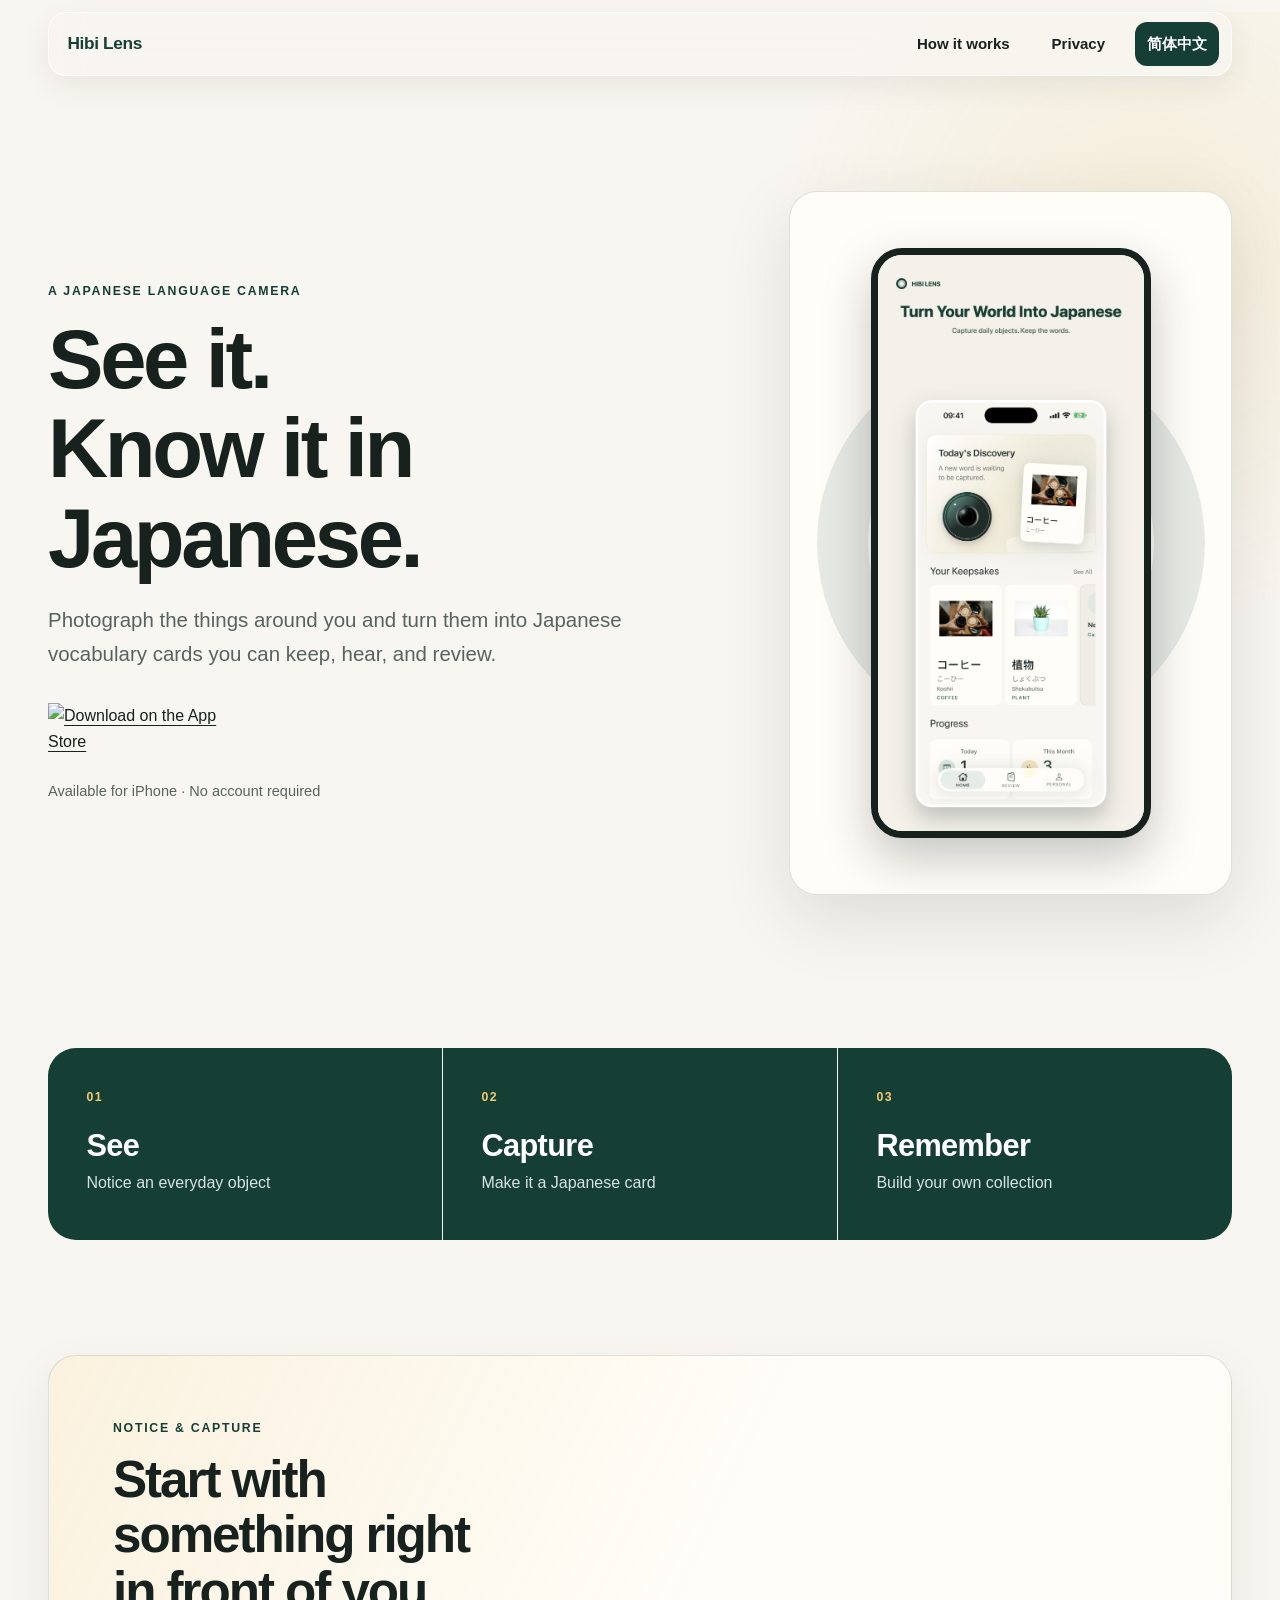
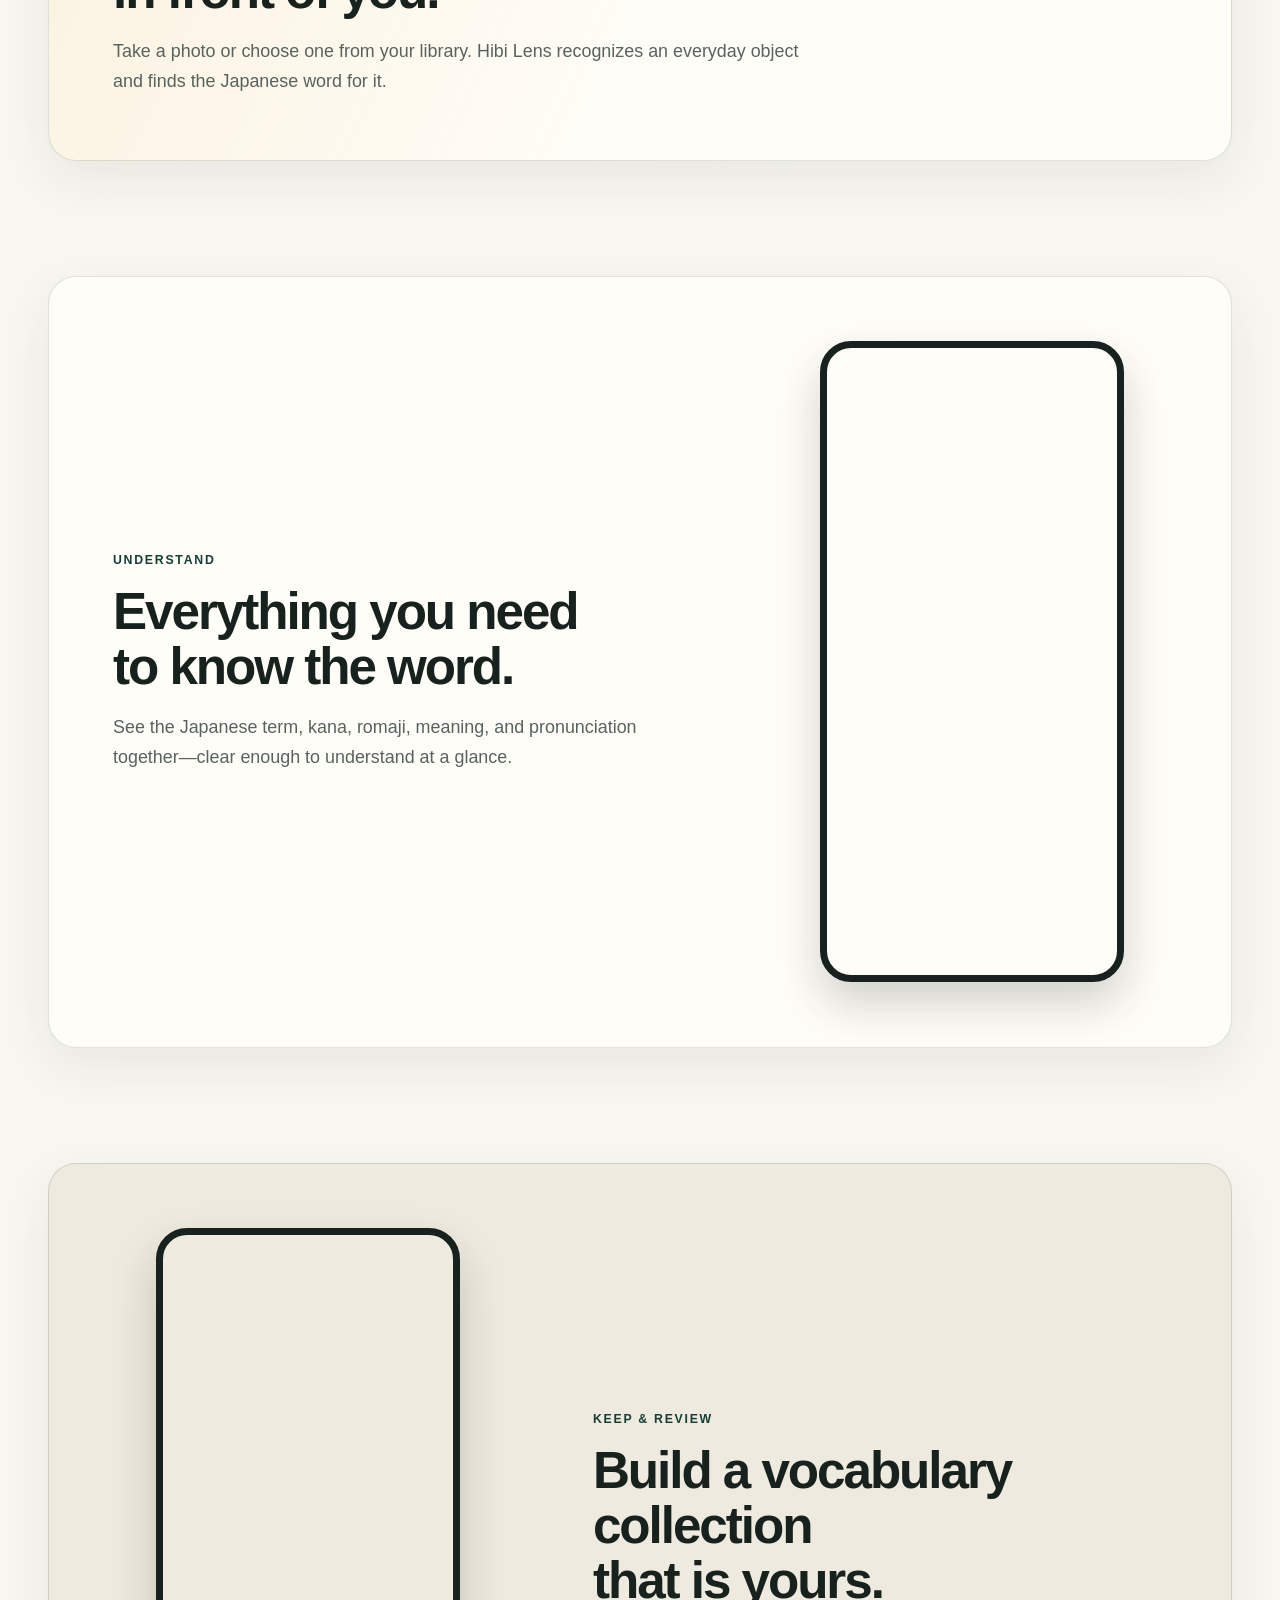
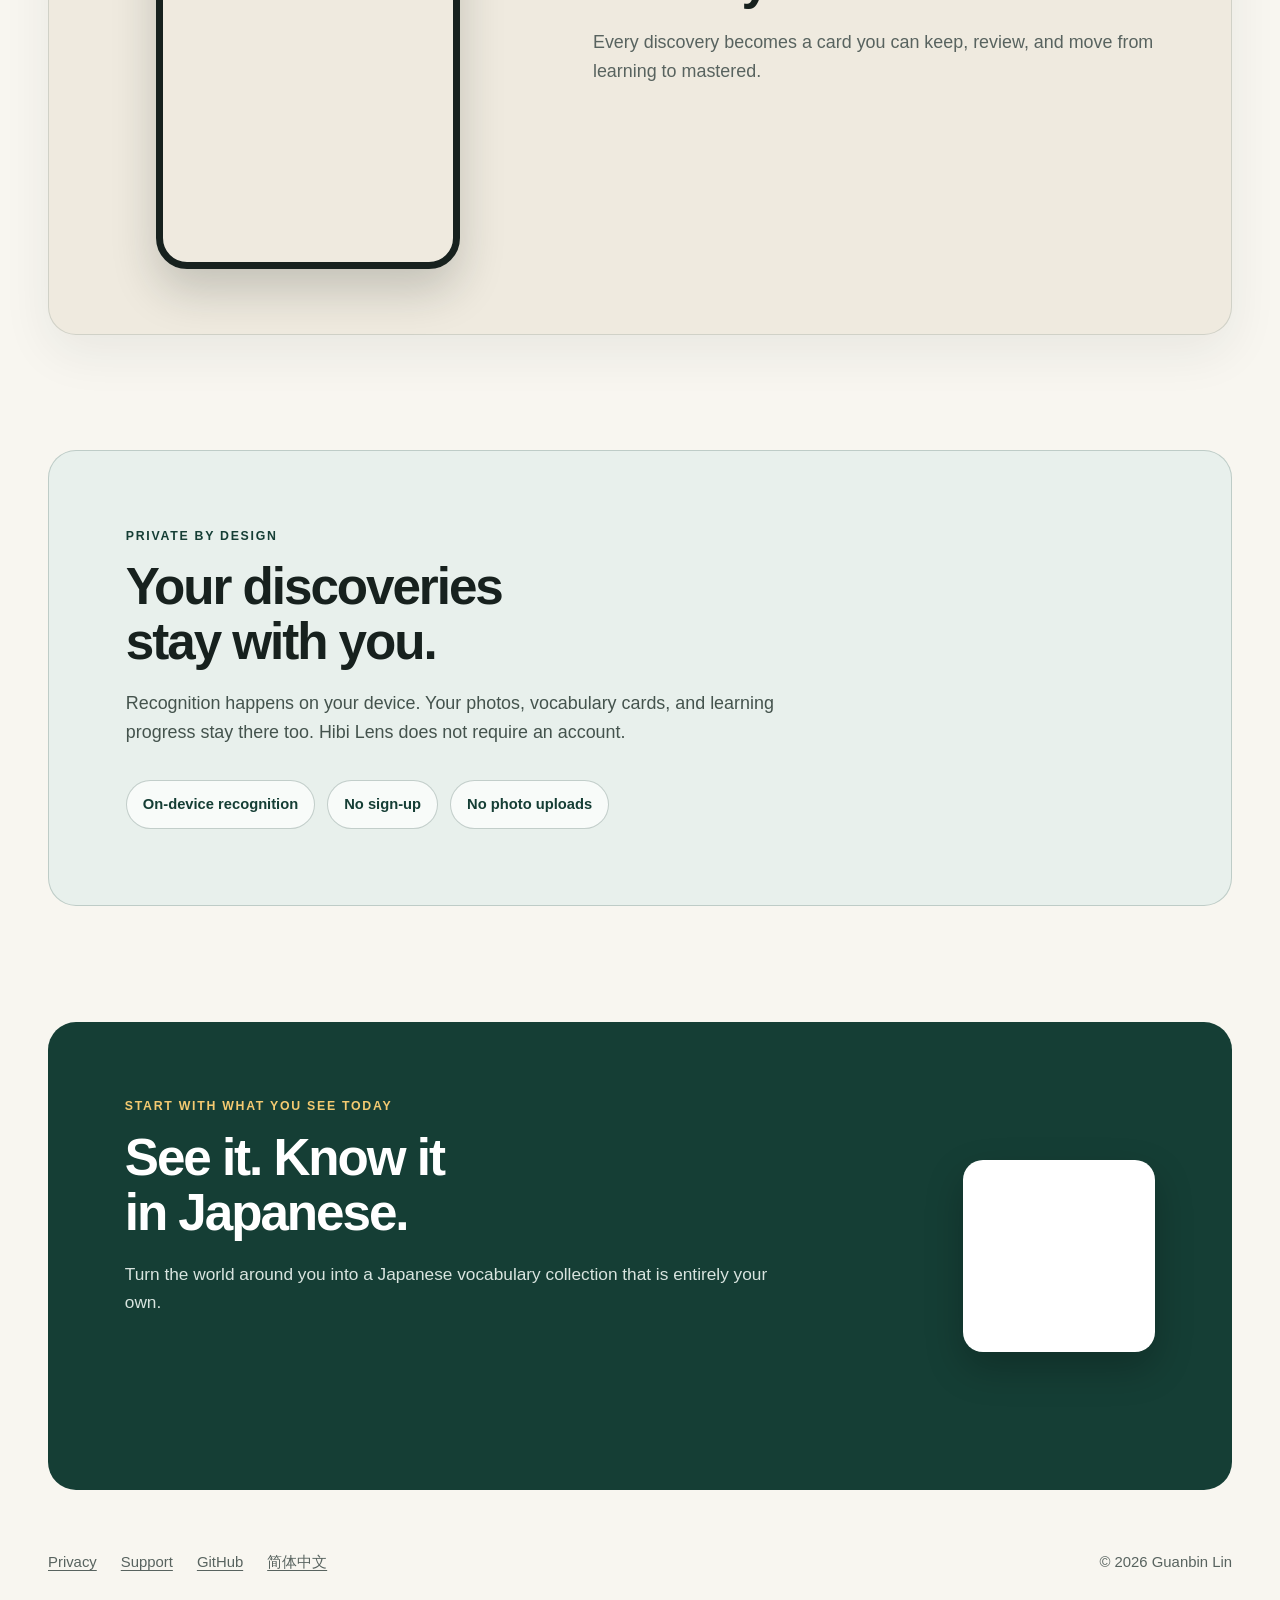
==== docs/index.html @ 6b5c736e "Add Hibi Lens product website" ====
<!doctype html>
<html lang="en">
<head>
  <meta charset="utf-8">
  <meta name="viewport" content="width=device-width, initial-scale=1">
  <title>Hibi Lens — See it. Know it in Japanese.</title>
  <meta name="description" content="Photograph everyday objects and turn them into Japanese vocabulary cards you can keep, hear, and review.">
  <link rel="canonical" href="https://kiethrios.github.io/HibiLens/">

  <meta property="og:title" content="Hibi Lens — See it. Know it in Japanese.">
  <meta property="og:description" content="Photograph everyday objects and turn them into Japanese vocabulary cards you can keep, hear, and review.">
  <meta property="og:url" content="https://kiethrios.github.io/HibiLens/">
  <meta property="og:type" content="website">
  <meta property="og:image" content="https://kiethrios.github.io/HibiLens/assets/social-card.png">
  <meta name="twitter:card" content="summary_large_image">
  <meta name="twitter:title" content="Hibi Lens — See it. Know it in Japanese.">
  <meta name="twitter:description" content="Photograph everyday objects and turn them into Japanese vocabulary cards you can keep, hear, and review.">
  <meta name="twitter:image" content="https://kiethrios.github.io/HibiLens/assets/social-card.png">
  <meta name="theme-color" content="#153E35">
  <meta name="apple-itunes-app" content="app-id=6792243095">

  <link rel="stylesheet" href="./assets/site.css">
</head>
<body>
  <a class="skip-link" href="#main-content" data-i18n="skip.content">Skip to content</a>

  <nav class="site-nav" aria-label="Primary navigation" data-i18n-aria-label="a11y.nav.primary">
    <a class="brand" href="./" aria-label="Hibi Lens home" data-i18n="brand.name" data-i18n-aria-label="a11y.brand.home">Hibi Lens</a>
    <div class="nav-links">
      <a href="#capture" data-i18n="nav.how">How it works</a>
      <a href="https://kiethrios.github.io/PrivacyPolicy/HibiLensPrivacyPolicy_en.html" data-i18n="nav.privacy" data-i18n-href="links.privacy">Privacy</a>
      <button id="language-toggle" type="button" aria-label="Switch to Simplified Chinese" data-language-toggle data-i18n="language.toggle" data-i18n-aria-label="language.toggleLabel">简体中文</button>
      <noscript>English page remains available without JavaScript.</noscript>
    </div>
  </nav>

  <main id="main-content">
    <section id="hero" class="hero" aria-labelledby="hero-title">
      <div class="hero-copy">
        <p class="eyebrow" data-i18n="hero.eyebrow">A Japanese language camera</p>
        <h1 id="hero-title" data-i18n="hero.title">See it. Know it in Japanese.</h1>
        <p class="lede" data-i18n="hero.body">Photograph the things around you and turn them into Japanese vocabulary cards you can keep, hear, and review.</p>
        <a class="app-store-link" href="https://apps.apple.com/us/app/hibi-lens/id6792243095?l=en-US" data-i18n-href="links.appStore">
          <img src="https://tools.applemediaservices.com/api/badges/download-on-the-app-store/black/en-us?size=250x83" alt="Download on the App Store" width="250" height="83" data-i18n-src="images.badge.src" data-i18n-alt="images.badge.alt">
        </a>
        <p class="availability" data-i18n="hero.meta">Available for iPhone · No account required</p>
      </div>
      <div class="hero-visual">
        <img src="./assets/screenshots/home.png" alt="Hibi Lens home screen showing captured Japanese vocabulary cards" width="1284" height="2778" data-i18n-src="images.home.src" data-i18n-alt="images.home.alt">
      </div>
      <ol class="learning-loop" aria-label="The Hibi Lens learning loop" data-i18n-aria-label="a11y.learningLoop">
        <li>
          <h2 data-i18n="loop.see.title">See</h2>
          <p data-i18n="loop.see.body">Notice an everyday object</p>
        </li>
        <li>
          <h2 data-i18n="loop.capture.title">Capture</h2>
          <p data-i18n="loop.capture.body">Make it a Japanese card</p>
        </li>
        <li>
          <h2 data-i18n="loop.remember.title">Remember</h2>
          <p data-i18n="loop.remember.body">Build your own collection</p>
        </li>
      </ol>
    </section>

    <section id="capture" class="feature" aria-labelledby="capture-title">
      <div class="feature-copy">
        <p class="eyebrow" data-i18n="capture.eyebrow">Notice &amp; Capture</p>
        <h2 id="capture-title" data-i18n="capture.title">Start with something right in front of you.</h2>
        <p data-i18n="capture.body">Take a photo or choose one from your library. Hibi Lens recognizes an everyday object and finds the Japanese word for it.</p>
      </div>
    </section>

    <section id="understand" class="feature" aria-labelledby="understand-title">
      <div class="feature-copy">
        <p class="eyebrow" data-i18n="understand.eyebrow">Understand</p>
        <h2 id="understand-title" data-i18n="understand.title">Everything you need to know the word.</h2>
        <p data-i18n="understand.body">See the Japanese term, kana, romaji, meaning, and pronunciation together—clear enough to understand at a glance.</p>
      </div>
      <img src="./assets/screenshots/word-detail.png" alt="Hibi Lens word detail with Japanese term, reading, meaning, and pronunciation" width="1284" height="2778" loading="lazy" data-i18n-src="images.detail.src" data-i18n-alt="images.detail.alt">
    </section>

    <section id="review" class="feature" aria-labelledby="review-title">
      <div class="feature-copy">
        <p class="eyebrow" data-i18n="review.eyebrow">Keep &amp; Review</p>
        <h2 id="review-title" data-i18n="review.title">Build a vocabulary collection that is yours.</h2>
        <p data-i18n="review.body">Every discovery becomes a card you can keep, review, and move from learning to mastered.</p>
      </div>
      <img src="./assets/screenshots/learning-gallery.png" alt="Hibi Lens vocabulary gallery organized by learning progress" width="1284" height="2778" loading="lazy" data-i18n-src="images.gallery.src" data-i18n-alt="images.gallery.alt">
    </section>

    <section id="privacy" class="privacy" aria-labelledby="privacy-title">
      <p class="eyebrow" data-i18n="privacy.eyebrow">Private by design</p>
      <h2 id="privacy-title" data-i18n="privacy.title">Your discoveries stay with you.</h2>
      <p data-i18n="privacy.body">Recognition happens on your device. Your photos, vocabulary cards, and learning progress stay there too. Hibi Lens does not require an account.</p>
      <ul class="privacy-chips">
        <li data-i18n="privacy.chip.onDevice">On-device recognition</li>
        <li data-i18n="privacy.chip.noAccount">No sign-up</li>
        <li data-i18n="privacy.chip.noUploads">No photo uploads</li>
      </ul>
    </section>

    <section id="download" class="download" aria-labelledby="download-title">
      <div class="download-copy">
        <p class="eyebrow" data-i18n="download.eyebrow">Start with what you see today</p>
        <h2 id="download-title" data-i18n="download.title">See it. Know it in Japanese.</h2>
        <p data-i18n="download.body">Turn the world around you into a Japanese vocabulary collection that is entirely your own.</p>
        <a class="app-store-link" href="https://apps.apple.com/us/app/hibi-lens/id6792243095?l=en-US" data-i18n-href="links.appStore">
          <img src="https://tools.applemediaservices.com/api/badges/download-on-the-app-store/black/en-us?size=250x83" alt="Download on the App Store" width="250" height="83" loading="lazy" data-i18n-src="images.badge.src" data-i18n-alt="images.badge.alt">
        </a>
      </div>
      <img class="app-store-qr" src="./assets/app-store-qr-en.png" alt="QR code to download Hibi Lens from the App Store" width="512" height="512" loading="lazy" data-i18n-src="images.qr.src" data-i18n-alt="images.qr.alt">
    </section>
  </main>

  <footer>
    <a href="https://kiethrios.github.io/PrivacyPolicy/HibiLensPrivacyPolicy_en.html" data-i18n="footer.privacy" data-i18n-href="links.privacy">Privacy</a>
    <a href="https://kiethrios.github.io/PrivacyPolicy/HibiLensSupport_en.html" data-i18n="footer.support" data-i18n-href="links.support">Support</a>
    <a href="https://github.com/kiethrios/HibiLens">GitHub</a>
    <button type="button" aria-label="Switch to Simplified Chinese" data-language-toggle data-i18n="language.toggle" data-i18n-aria-label="language.toggleLabel">简体中文</button>
    <p>© 2026 Guanbin Lin</p>
  </footer>

  <script id="locale-data" type="application/json">
  {
    "en": {
      "brand.name": "Hibi Lens",
      "language.toggle": "简体中文",
      "language.toggleLabel": "Switch to Simplified Chinese",
      "skip.content": "Skip to content",
      "a11y.nav.primary": "Primary navigation",
      "a11y.brand.home": "Hibi Lens home",
      "a11y.learningLoop": "The Hibi Lens learning loop",
      "nav.how": "How it works",
      "nav.privacy": "Privacy",
      "hero.eyebrow": "A Japanese language camera",
      "hero.title": "See it. Know it in Japanese.",
      "hero.body": "Photograph the things around you and turn them into Japanese vocabulary cards you can keep, hear, and review.",
      "hero.meta": "Available for iPhone · No account required",
      "loop.see.title": "See",
      "loop.see.body": "Notice an everyday object",
      "loop.capture.title": "Capture",
      "loop.capture.body": "Make it a Japanese card",
      "loop.remember.title": "Remember",
      "loop.remember.body": "Build your own collection",
      "capture.eyebrow": "Notice & Capture",
      "capture.title": "Start with something right in front of you.",
      "capture.body": "Take a photo or choose one from your library. Hibi Lens recognizes an everyday object and finds the Japanese word for it.",
      "understand.eyebrow": "Understand",
      "understand.title": "Everything you need to know the word.",
      "understand.body": "See the Japanese term, kana, romaji, meaning, and pronunciation together—clear enough to understand at a glance.",
      "review.eyebrow": "Keep & Review",
      "review.title": "Build a vocabulary collection that is yours.",
      "review.body": "Every discovery becomes a card you can keep, review, and move from learning to mastered.",
      "privacy.eyebrow": "Private by design",
      "privacy.title": "Your discoveries stay with you.",
      "privacy.body": "Recognition happens on your device. Your photos, vocabulary cards, and learning progress stay there too. Hibi Lens does not require an account.",
      "privacy.chip.onDevice": "On-device recognition",
      "privacy.chip.noAccount": "No sign-up",
      "privacy.chip.noUploads": "No photo uploads",
      "download.eyebrow": "Start with what you see today",
      "download.title": "See it. Know it in Japanese.",
      "download.body": "Turn the world around you into a Japanese vocabulary collection that is entirely your own.",
      "footer.privacy": "Privacy",
      "footer.support": "Support",
      "footer.github": "GitHub",
      "footer.copyright": "© 2026 Guanbin Lin",
      "links.appStore": "https://apps.apple.com/us/app/hibi-lens/id6792243095?l=en-US",
      "links.privacy": "https://kiethrios.github.io/PrivacyPolicy/HibiLensPrivacyPolicy_en.html",
      "links.support": "https://kiethrios.github.io/PrivacyPolicy/HibiLensSupport_en.html",
      "images.home.src": "./assets/screenshots/home.png",
      "images.home.alt": "Hibi Lens home screen showing captured Japanese vocabulary cards",
      "images.detail.src": "./assets/screenshots/word-detail.png",
      "images.detail.alt": "Hibi Lens word detail with Japanese term, reading, meaning, and pronunciation",
      "images.gallery.src": "./assets/screenshots/learning-gallery.png",
      "images.gallery.alt": "Hibi Lens vocabulary gallery organized by learning progress",
      "images.qr.src": "./assets/app-store-qr-en.png",
      "images.qr.alt": "QR code to download Hibi Lens from the App Store",
      "images.badge.src": "https://tools.applemediaservices.com/api/badges/download-on-the-app-store/black/en-us?size=250x83",
      "images.badge.alt": "Download on the App Store"
    },
    "zh-Hans": {
      "brand.name": "日摄 · Hibi Lens",
      "language.toggle": "English",
      "language.toggleLabel": "切换到英语",
      "skip.content": "跳到主要内容",
      "a11y.nav.primary": "主要导航",
      "a11y.brand.home": "日摄 · Hibi Lens 首页",
      "a11y.learningLoop": "日摄的学习循环",
      "nav.how": "使用方式",
      "nav.privacy": "隐私",
      "hero.eyebrow": "一台日语语言相机",
      "hero.title": "看见它，也知道它的日语。",
      "hero.body": "拍下身边的东西，把它们变成可以收藏、聆听和复习的日语词卡。",
      "hero.meta": "iPhone 可用 · 无需账号",
      "loop.see.title": "看见",
      "loop.see.body": "留意一个日常物品",
      "loop.capture.title": "拍下",
      "loop.capture.body": "把它变成日语词卡",
      "loop.remember.title": "记住",
      "loop.remember.body": "建立自己的词库",
      "capture.eyebrow": "看见并拍下",
      "capture.title": "从眼前的东西开始。",
      "capture.body": "拍一张照片，或从相册中选择一张。日摄会识别日常物品，并找到它对应的日语词。",
      "understand.eyebrow": "看懂",
      "understand.title": "认识这个词需要的内容，都在这里。",
      "understand.body": "日语词、假名、罗马字、含义和发音集中呈现，一眼就能看懂。",
      "review.eyebrow": "收藏并复习",
      "review.title": "建立真正属于你的日语词库。",
      "review.body": "每一次发现都会成为一张可以收藏、复习，并从学习中移到已掌握的词卡。",
      "privacy.eyebrow": "隐私，从设计开始",
      "privacy.title": "你的发现，留在你的设备上。",
      "privacy.body": "识别在设备上完成。照片、词卡和学习进度也保存在设备上。日摄不需要账号。",
      "privacy.chip.onDevice": "设备端识别",
      "privacy.chip.noAccount": "无需注册",
      "privacy.chip.noUploads": "照片不上传",
      "download.eyebrow": "从今天看见的东西开始",
      "download.title": "看见它，也知道它的日语。",
      "download.body": "把身边的世界，变成真正属于你的日语词库。",
      "footer.privacy": "隐私政策",
      "footer.support": "支持",
      "footer.github": "GitHub",
      "footer.copyright": "© 2026 Guanbin Lin",
      "links.appStore": "https://apps.apple.com/us/app/%E6%97%A5%E6%91%84/id6792243095?l=zh-Hans-CN",
      "links.privacy": "https://kiethrios.github.io/PrivacyPolicy/HibiLensPrivacyPolicy_zh-Hans.html",
      "links.support": "https://kiethrios.github.io/PrivacyPolicy/HibiLensSupport_zh-Hans.html",
      "images.home.src": "./assets/screenshots/zh-CN/home.png",
      "images.home.alt": "日摄首页，展示已拍摄的日语词卡",
      "images.detail.src": "./assets/screenshots/zh-CN/word-detail.png",
      "images.detail.alt": "日摄词语详情页，展示日语词、读音、含义和发音",
      "images.gallery.src": "./assets/screenshots/zh-CN/learning-gallery.png",
      "images.gallery.alt": "日摄词卡库，按学习进度整理",
      "images.qr.src": "./assets/app-store-qr-zh.png",
      "images.qr.alt": "用于在 App Store 下载日摄的二维码",
      "images.badge.src": "https://tools.applemediaservices.com/api/badges/download-on-the-app-store/black/zh-cn?size=250x83",
      "images.badge.alt": "在 App Store 下载"
    }
  }
  </script>
  <script src="./assets/site.js" defer></script>
</body>
</html>
---- docs/assets/site.css ----
:root {
  color-scheme: light;
  --gallery: #f8f6f0;
  --card: #fffdf8;
  --lens: #153e35;
  --amber: #b47400;
  --ink: #17211e;
  --muted: #58635f;
  --surface: #efeadf;
  --border: rgba(21, 62, 53, 0.14);
  --shadow: 0 24px 70px rgba(26, 45, 39, 0.12);
  --gutter: clamp(1.25rem, 4vw, 3rem);
  --section-space: clamp(4.5rem, 9vw, 8.5rem);
}

*,
*::before,
*::after {
  box-sizing: border-box;
}

html {
  background: var(--gallery);
}

body {
  min-width: 0;
  margin: 0;
  overflow-x: hidden;
  background:
    radial-gradient(circle at 90% 5%, rgba(227, 179, 76, 0.14), transparent 23rem),
    var(--gallery);
  color: var(--ink);
  font-family: -apple-system, BlinkMacSystemFont, "SF Pro Display", "Hiragino Sans", "Yu Gothic", sans-serif;
  font-size: 1rem;
  line-height: 1.65;
  text-rendering: optimizeLegibility;
  -webkit-font-smoothing: antialiased;
}

img {
  display: block;
  max-width: 100%;
  height: auto;
}

img[loading="lazy"] {
  content-visibility: auto;
  contain-intrinsic-size: 1284px 2778px;
}

a {
  color: inherit;
  text-underline-offset: 0.22em;
}

a:hover {
  color: var(--lens);
}

.skip-link:hover {
  color: var(--gallery);
}

button,
a {
  -webkit-tap-highlight-color: transparent;
}

button {
  min-height: 44px;
  border: 0;
  font: inherit;
  cursor: pointer;
}

:focus-visible {
  outline: 3px solid var(--amber);
  outline-offset: 4px;
  border-radius: 4px;
}

.skip-link {
  position: fixed;
  top: 0.75rem;
  left: 0.75rem;
  z-index: 100;
  min-height: 44px;
  padding: 0.55rem 0.9rem;
  overflow: hidden;
  background: var(--lens);
  color: #fff;
  clip-path: inset(50%);
  white-space: nowrap;
}

.skip-link:focus-visible {
  clip-path: none;
}

.site-nav {
  position: sticky;
  top: 0.75rem;
  z-index: 20;
  display: flex;
  align-items: center;
  justify-content: space-between;
  width: calc(100% - (2 * var(--gutter)));
  max-width: 1200px;
  min-height: 64px;
  margin: 0.75rem auto 0;
  padding: 0.55rem 0.75rem 0.55rem 1.15rem;
  border: 1px solid rgba(255, 255, 255, 0.7);
  border-radius: 18px;
  background: rgba(248, 246, 240, 0.9);
  box-shadow: 0 10px 30px rgba(26, 45, 39, 0.08);
  -webkit-backdrop-filter: blur(16px);
  backdrop-filter: blur(16px);
}

.brand {
  min-height: 44px;
  padding: 0.45rem 0;
  color: var(--lens);
  font-size: 1.08rem;
  font-weight: 760;
  letter-spacing: -0.02em;
  text-decoration: none;
}

.nav-links {
  display: flex;
  align-items: center;
  gap: clamp(0.25rem, 1.4vw, 1.25rem);
}

.nav-links a,
.nav-links button {
  display: inline-flex;
  align-items: center;
  min-height: 44px;
  padding: 0.5rem 0.75rem;
  border-radius: 12px;
  color: var(--ink);
  font-size: 0.94rem;
  font-weight: 650;
  text-decoration: none;
}

.nav-links button {
  background: var(--lens);
  color: #fff;
}

main,
footer {
  width: calc(100% - (2 * var(--gutter)));
  max-width: 1200px;
  margin-inline: auto;
}

section {
  scroll-margin-top: 7rem;
}

h1,
h2,
p {
  margin-top: 0;
}

h1,
h2 {
  margin-bottom: 1.2rem;
  color: var(--ink);
  font-weight: 760;
  letter-spacing: -0.04em;
  line-height: 1.08;
  text-wrap: balance;
}

h1 {
  max-width: 11ch;
  font-size: clamp(3.1rem, 6.5vw, 6.2rem);
}

h2 {
  max-width: 18ch;
  font-size: clamp(2.15rem, 4vw, 4.1rem);
}

p {
  max-width: 70ch;
}

.eyebrow {
  margin-bottom: 0.9rem;
  color: var(--lens);
  font-size: 0.77rem;
  font-weight: 800;
  letter-spacing: 0.14em;
  line-height: 1.4;
  text-transform: uppercase;
}

.hero {
  display: grid;
  grid-template-columns: minmax(0, 1.08fr) minmax(18rem, 0.72fr);
  gap: clamp(2rem, 6vw, 6rem);
  align-items: center;
  padding-top: clamp(4rem, 9vw, 8rem);
}

.hero-copy {
  position: relative;
  z-index: 2;
}

.lede {
  max-width: 37rem;
  margin-bottom: 2rem;
  color: var(--muted);
  font-size: clamp(1.12rem, 1.6vw, 1.35rem);
}

.app-store-link {
  display: inline-flex;
  align-items: center;
  justify-content: center;
  min-height: 54px;
  border-radius: 12px;
}

.app-store-link img {
  width: 190px;
}

.availability {
  margin: 0.8rem 0 0;
  color: var(--muted);
  font-size: 0.91rem;
}

.hero-visual {
  position: relative;
  display: grid;
  min-height: 38rem;
  place-items: center;
  overflow: hidden;
  border: 1px solid var(--border);
  border-radius: 28px;
  background: var(--card);
  box-shadow: var(--shadow);
  isolation: isolate;
}

.hero-visual::before,
.hero-visual::after {
  position: absolute;
  z-index: -1;
  width: min(34rem, 88%);
  aspect-ratio: 1;
  border: clamp(1.6rem, 4vw, 3.8rem) solid rgba(21, 62, 53, 0.1);
  border-radius: 50%;
  content: "";
}

.hero-visual::after {
  width: min(22rem, 62%);
  border-width: clamp(1rem, 2vw, 2rem);
  border-color: rgba(227, 179, 76, 0.25);
}

.hero-visual img {
  width: min(17.5rem, 64%);
  margin-block: 3.5rem;
  border: 7px solid var(--ink);
  border-radius: 31px;
  box-shadow: 0 20px 48px rgba(23, 33, 30, 0.25);
}

.learning-loop {
  grid-column: 1 / -1;
  display: grid;
  grid-template-columns: repeat(3, 1fr);
  gap: 1px;
  margin: clamp(2.5rem, 6vw, 5rem) 0 0;
  padding: 0;
  overflow: hidden;
  border-radius: 28px;
  background: rgba(255, 255, 255, 0.16);
  color: #fff;
  counter-reset: learning-step;
  list-style: none;
}

.learning-loop li {
  min-height: 12rem;
  padding: clamp(1.6rem, 3vw, 2.5rem);
  background: var(--lens);
  counter-increment: learning-step;
}

.learning-loop li::before {
  display: block;
  margin-bottom: 1.4rem;
  color: #f4ca71;
  font-size: 0.77rem;
  font-weight: 800;
  letter-spacing: 0.13em;
  content: "0" counter(learning-step);
}

.learning-loop h2 {
  margin-bottom: 0.45rem;
  color: #fff;
  font-size: clamp(1.6rem, 2.4vw, 2.25rem);
  letter-spacing: -0.02em;
}

.learning-loop p {
  margin: 0;
  color: #d8e4df;
}

.feature,
.privacy,
.download {
  margin-top: var(--section-space);
}

.feature {
  display: grid;
  grid-template-columns: minmax(0, 1fr) minmax(17rem, 0.68fr);
  gap: clamp(2rem, 7vw, 7rem);
  align-items: center;
  min-height: 32rem;
  padding: clamp(2rem, 5vw, 4.5rem);
  border: 1px solid var(--border);
  border-radius: 28px;
  background: var(--card);
  box-shadow: 0 18px 50px rgba(26, 45, 39, 0.07);
}

.feature-copy > p:last-child {
  margin-bottom: 0;
  color: var(--muted);
  font-size: clamp(1.05rem, 1.4vw, 1.18rem);
}

#capture {
  display: block;
  min-height: 0;
  background:
    linear-gradient(115deg, rgba(227, 179, 76, 0.15), transparent 55%),
    var(--card);
}

#capture .feature-copy {
  max-width: 51rem;
}

#capture h2 {
  max-width: 16ch;
}

#understand > img,
#review > img {
  width: min(100%, 19rem);
  justify-self: center;
  border: 7px solid var(--ink);
  border-radius: 31px;
  box-shadow: 0 22px 46px rgba(23, 33, 30, 0.2);
}

#review {
  grid-template-columns: minmax(17rem, 0.68fr) minmax(0, 1fr);
  background: var(--surface);
}

#review .feature-copy {
  grid-column: 2;
  grid-row: 1;
}

#review > img {
  grid-column: 1;
  grid-row: 1;
}

.privacy {
  padding: clamp(2.25rem, 6vw, 5rem);
  border: 1px solid rgba(21, 62, 53, 0.2);
  border-radius: 28px;
  background: #e8f0ec;
}

.privacy h2 {
  max-width: 17ch;
}

.privacy > p:not(.eyebrow) {
  color: #44534d;
  font-size: clamp(1.05rem, 1.4vw, 1.18rem);
}

.privacy-chips {
  display: flex;
  flex-wrap: wrap;
  gap: 0.75rem;
  margin: 2rem 0 0;
  padding: 0;
  list-style: none;
}

.privacy-chips li {
  padding: 0.7rem 1rem;
  border: 1px solid rgba(21, 62, 53, 0.24);
  border-radius: 999px;
  background: rgba(255, 255, 255, 0.7);
  color: var(--lens);
  font-size: 0.92rem;
  font-weight: 700;
}

.download {
  display: grid;
  grid-template-columns: minmax(0, 1fr) auto;
  gap: clamp(2rem, 7vw, 6rem);
  align-items: center;
  padding: clamp(2.5rem, 6vw, 5rem);
  border-radius: 28px;
  background: var(--lens);
  color: #fff;
}

.download h2,
.download .eyebrow {
  color: #fff;
}

.download .eyebrow {
  color: #f4ca71;
}

.download-copy > p:not(.eyebrow) {
  color: #d8e4df;
  font-size: 1.08rem;
}

.download .app-store-link {
  margin-top: 0.5rem;
}

.app-store-qr {
  width: clamp(9rem, 15vw, 12rem);
  padding: 0.65rem;
  border-radius: 20px;
  background: #fff;
  box-shadow: 0 16px 38px rgba(0, 0, 0, 0.24);
}

footer {
  display: flex;
  flex-wrap: wrap;
  align-items: center;
  gap: 0.5rem 1.5rem;
  min-height: 9rem;
  padding-block: 2rem;
  color: var(--muted);
  font-size: 0.93rem;
}

footer a,
footer button {
  display: inline-flex;
  align-items: center;
  min-height: 44px;
}

footer button {
  padding: 0;
  background: transparent;
  color: inherit;
  text-decoration: underline;
  text-decoration-thickness: from-font;
  text-underline-offset: 0.22em;
}

footer button:hover {
  color: var(--lens);
}

footer p {
  margin: 0 0 0 auto;
}

@media (max-width: 1024px) {
  .hero {
    gap: 2.5rem;
  }

  .hero-visual {
    min-height: 32rem;
  }

  .feature {
    gap: 3rem;
  }
}

@media (prefers-reduced-motion: no-preference) {
  html {
    scroll-behavior: smooth;
  }

  .app-store-link,
  .nav-links a,
  .nav-links button,
  .feature,
  .app-store-qr {
    transition: color 180ms ease, background-color 180ms ease, border-color 180ms ease, box-shadow 220ms ease, opacity 180ms ease, transform 220ms ease;
  }

  .app-store-link:hover,
  .nav-links button:hover {
    transform: translateY(-2px);
  }

  .feature:hover {
    transform: translateY(-3px);
    box-shadow: 0 24px 58px rgba(26, 45, 39, 0.1);
  }

  .app-store-qr:hover {
    transform: scale(1.02);
  }
}

@media (prefers-reduced-motion: reduce) {
  html {
    scroll-behavior: auto;
  }

  *,
  *::before,
  *::after {
    animation-duration: 0.01ms !important;
    animation-iteration-count: 1 !important;
    transition-duration: 0.01ms !important;
  }
}

@media (max-width: 780px) {
  :root {
    --gutter: clamp(1rem, 5vw, 1.5rem);
    --section-space: clamp(3.5rem, 14vw, 5.5rem);
  }

  .site-nav {
    position: relative;
    top: auto;
    align-items: flex-start;
    flex-wrap: wrap;
    gap: 0.25rem 0.75rem;
    padding: 0.65rem 0.75rem;
  }

  .brand {
    padding-inline: 0.35rem;
  }

  .nav-links {
    flex: 1 1 100%;
    flex-wrap: wrap;
    justify-content: space-between;
    gap: 0.2rem;
  }

  .nav-links a,
  .nav-links button {
    padding-inline: 0.55rem;
    font-size: 0.88rem;
  }

  h1 {
    font-size: clamp(2.65rem, 14vw, 4.5rem);
  }

  h2 {
    font-size: clamp(2rem, 9vw, 3.1rem);
  }

  .hero {
    grid-template-columns: 1fr;
    gap: 2.5rem;
    padding-top: 3.75rem;
  }

  .hero-visual {
    min-height: 31rem;
    border-radius: 28px;
  }

  .hero-visual img {
    width: min(16.5rem, 68%);
  }

  .learning-loop {
    grid-column: auto;
    grid-template-columns: 1fr;
    margin-top: 0;
    border-radius: 24px;
  }

  .learning-loop li {
    min-height: 0;
    padding: 1.5rem;
  }

  .learning-loop li::before {
    margin-bottom: 0.65rem;
  }

  .feature,
  #review {
    grid-template-columns: 1fr;
    gap: 2.75rem;
    min-height: 0;
    padding: clamp(1.5rem, 7vw, 2.25rem);
    border-radius: 24px;
  }

  #review .feature-copy,
  #review > img {
    grid-column: auto;
    grid-row: auto;
  }

  #review > img {
    order: 2;
  }

  #understand > img,
  #review > img {
    width: min(100%, 16rem);
  }

  .privacy,
  .download {
    padding: clamp(1.75rem, 7vw, 2.5rem);
    border-radius: 24px;
  }

  .privacy-chips {
    align-items: flex-start;
    flex-direction: column;
  }

  .download {
    grid-template-columns: 1fr;
  }

  .app-store-qr {
    display: none;
  }

  footer {
    align-items: flex-start;
    flex-direction: column;
    gap: 0;
    padding-block: 2.5rem;
  }

  footer p {
    margin: 1rem 0 0;
  }
}
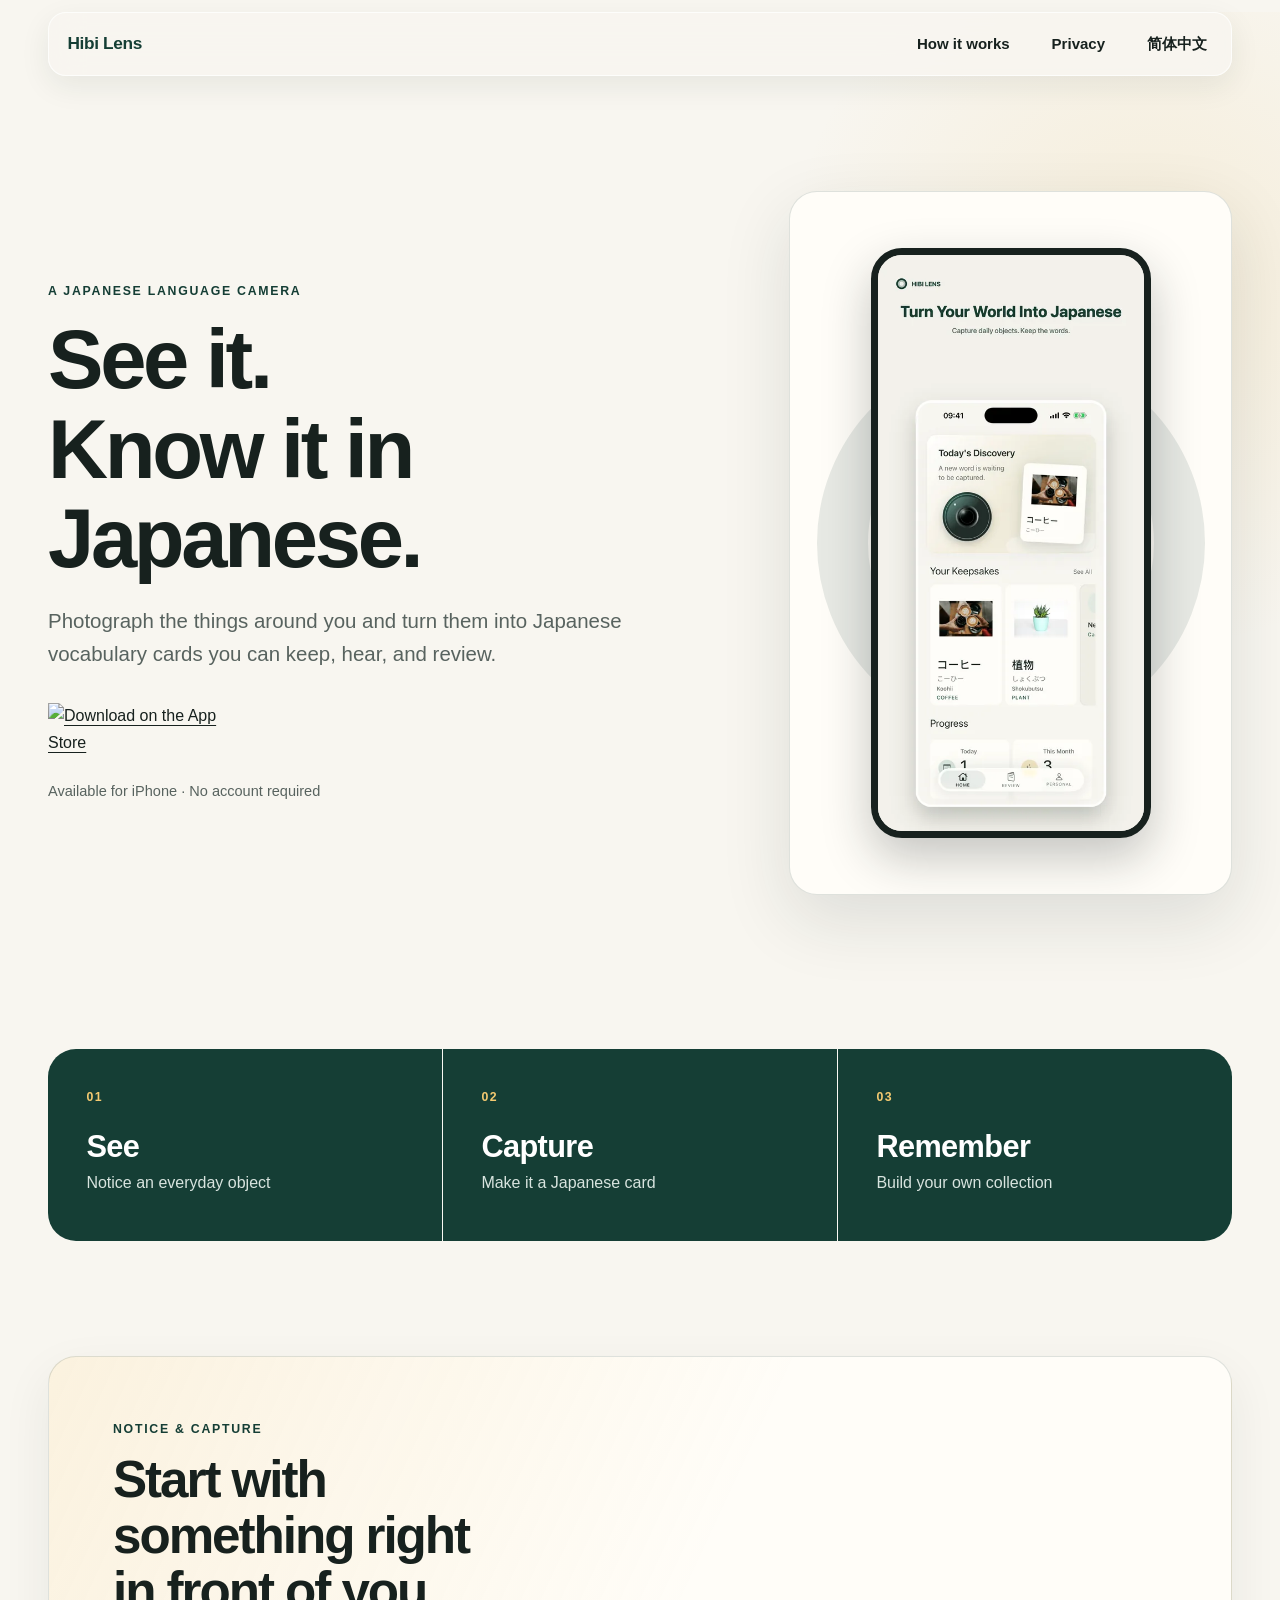
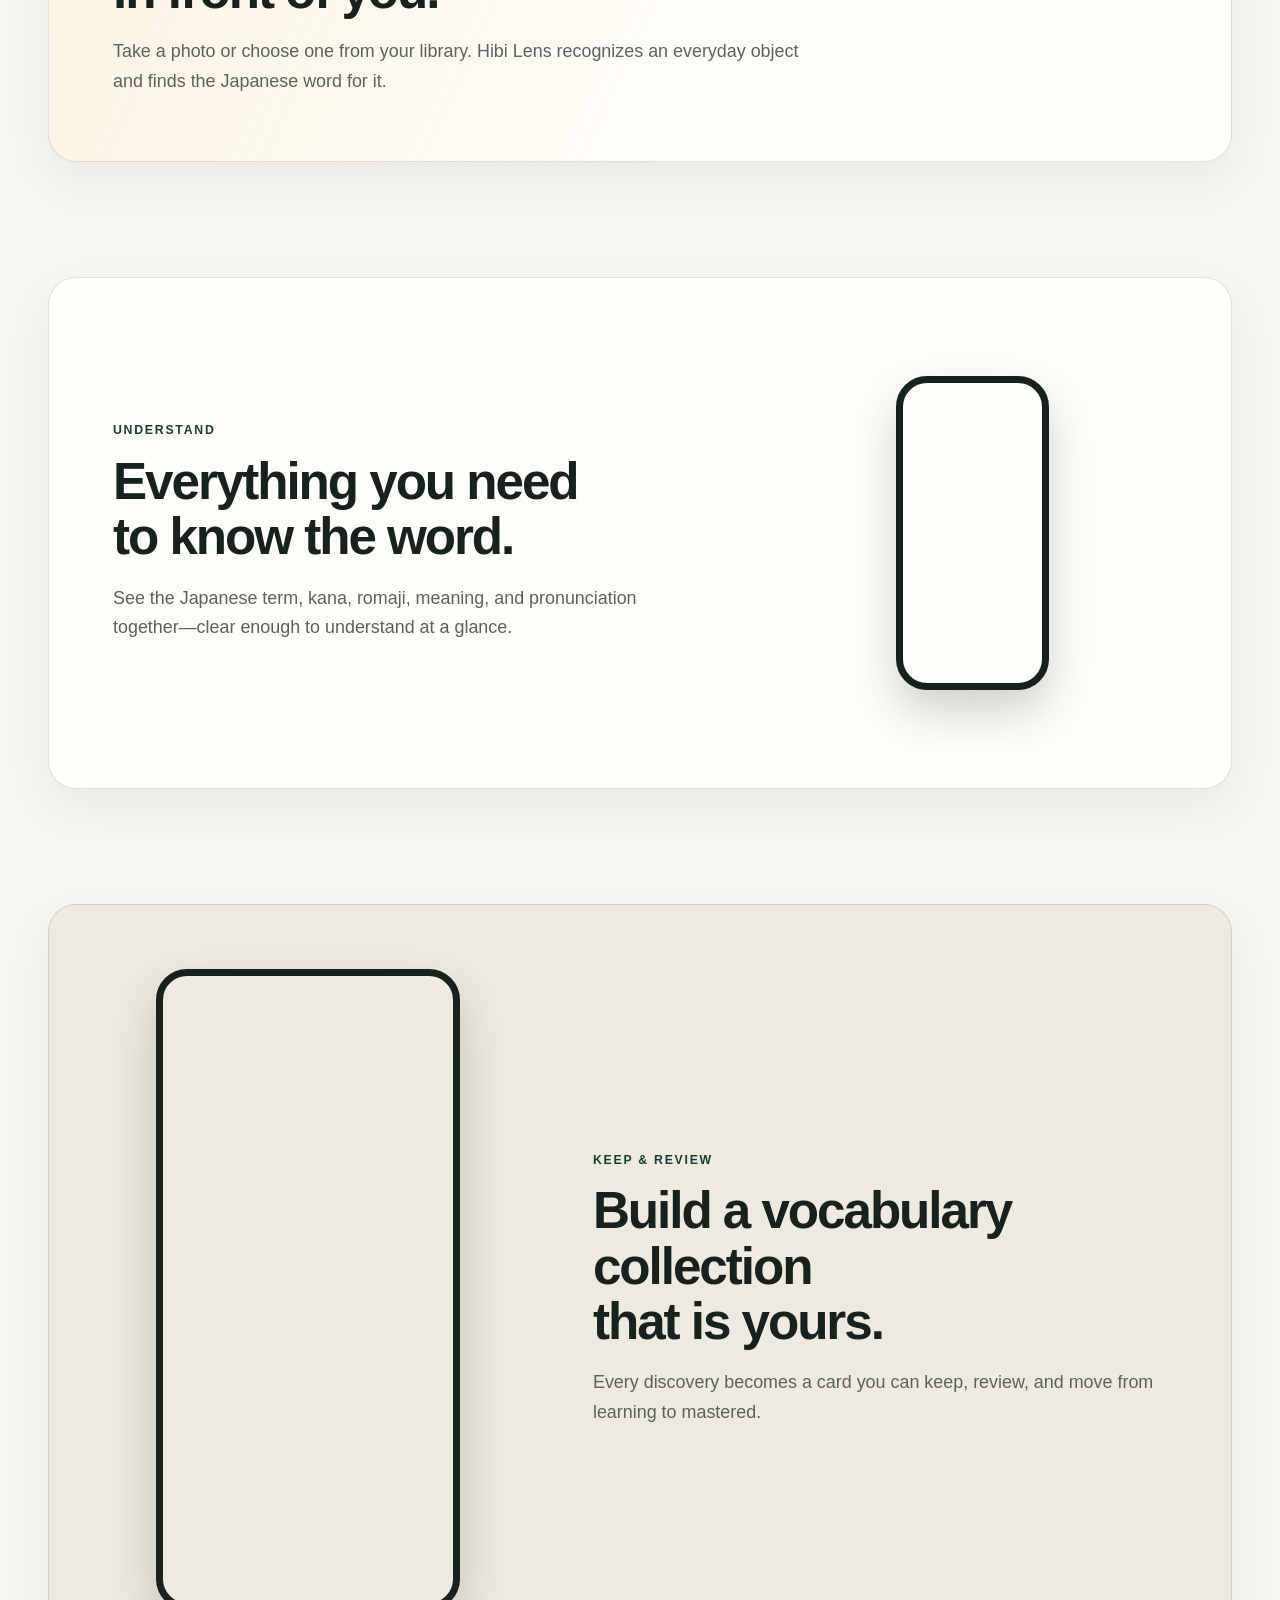
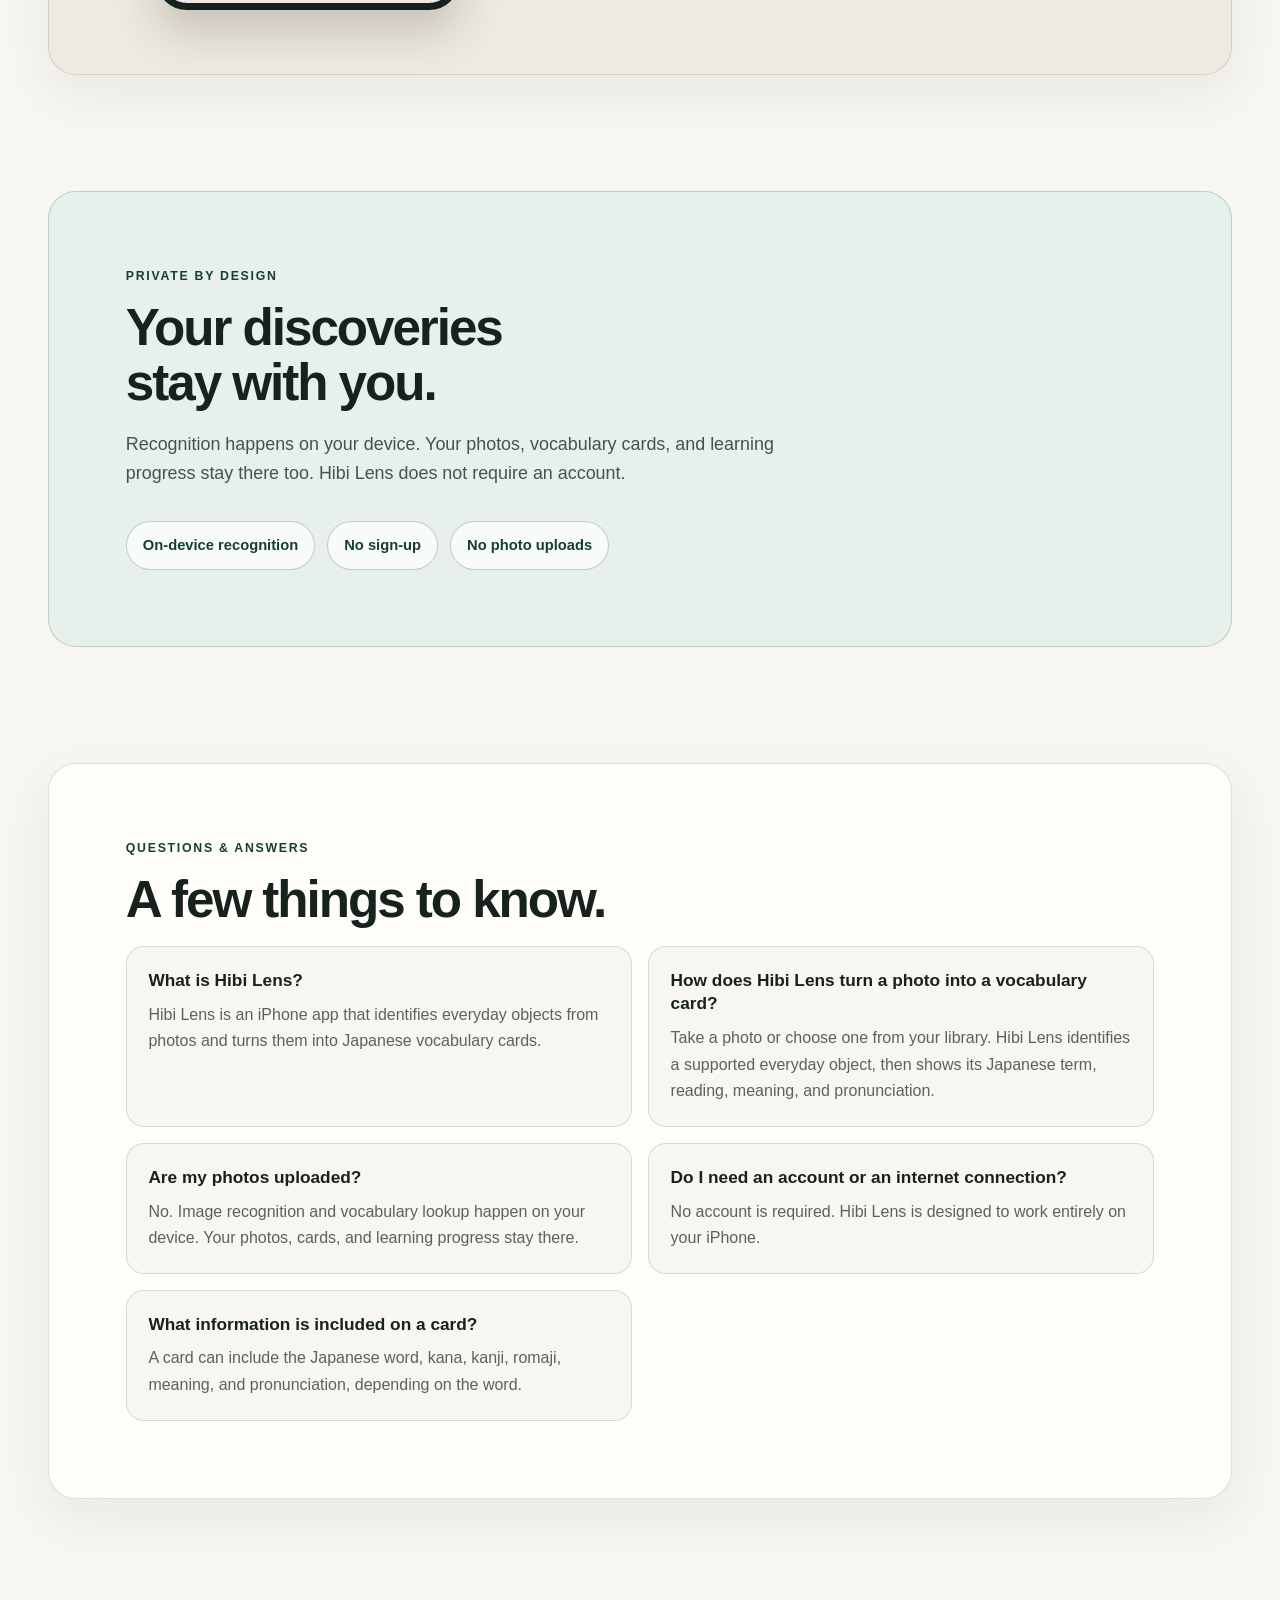
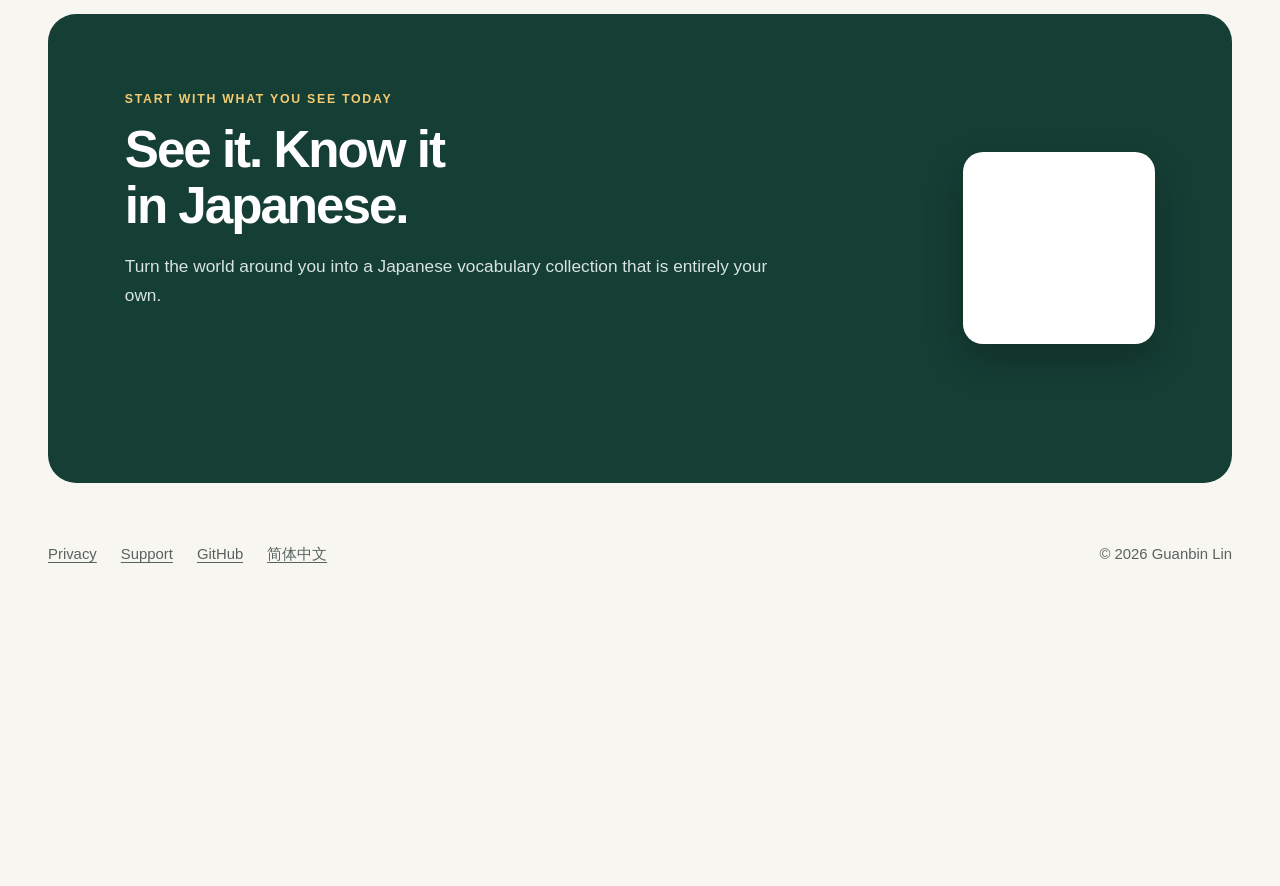
==== commit 0d5141d7: "Add bilingual SEO foundation" ====
--- a/docs/index.html
+++ b/docs/index.html
@@ -3,241 +3,200 @@
 <head>
   <meta charset="utf-8">
   <meta name="viewport" content="width=device-width, initial-scale=1">
-  <title>Hibi Lens — See it. Know it in Japanese.</title>
-  <meta name="description" content="Photograph everyday objects and turn them into Japanese vocabulary cards you can keep, hear, and review.">
+  <title>Hibi Lens — Visual Japanese Vocabulary for iPhone</title>
+  <meta name="description" content="Hibi Lens is an on-device iPhone app that identifies everyday objects from photos and turns them into Japanese vocabulary cards you can save and review.">
   <link rel="canonical" href="https://kiethrios.github.io/HibiLens/">
-
-  <meta property="og:title" content="Hibi Lens — See it. Know it in Japanese.">
-  <meta property="og:description" content="Photograph everyday objects and turn them into Japanese vocabulary cards you can keep, hear, and review.">
+  <link rel="alternate" hreflang="en" href="https://kiethrios.github.io/HibiLens/">
+  <link rel="alternate" hreflang="zh-Hans" href="https://kiethrios.github.io/HibiLens/zh-Hans/">
+  <link rel="alternate" hreflang="x-default" href="https://kiethrios.github.io/HibiLens/">
+
+  <meta property="og:type" content="website">
+  <meta property="og:locale" content="en_US">
+  <meta property="og:locale:alternate" content="zh_CN">
+  <meta property="og:title" content="Hibi Lens — Visual Japanese Vocabulary for iPhone">
+  <meta property="og:description" content="Hibi Lens is an on-device iPhone app that identifies everyday objects from photos and turns them into Japanese vocabulary cards you can save and review.">
   <meta property="og:url" content="https://kiethrios.github.io/HibiLens/">
-  <meta property="og:type" content="website">
   <meta property="og:image" content="https://kiethrios.github.io/HibiLens/assets/social-card.png">
+  <meta property="og:image:alt" content="Hibi Lens turns everyday photos into Japanese vocabulary cards on iPhone.">
+  <meta property="og:image:width" content="1200">
+  <meta property="og:image:height" content="630">
+
   <meta name="twitter:card" content="summary_large_image">
-  <meta name="twitter:title" content="Hibi Lens — See it. Know it in Japanese.">
-  <meta name="twitter:description" content="Photograph everyday objects and turn them into Japanese vocabulary cards you can keep, hear, and review.">
+  <meta name="twitter:title" content="Hibi Lens — Visual Japanese Vocabulary for iPhone">
+  <meta name="twitter:description" content="Hibi Lens is an on-device iPhone app that identifies everyday objects from photos and turns them into Japanese vocabulary cards you can save and review.">
   <meta name="twitter:image" content="https://kiethrios.github.io/HibiLens/assets/social-card.png">
+  <meta name="twitter:image:alt" content="Hibi Lens turns everyday photos into Japanese vocabulary cards on iPhone.">
   <meta name="theme-color" content="#153E35">
-  <meta name="apple-itunes-app" content="app-id=6792243095">
+  <link rel="icon" type="image/png" sizes="32x32" href="./assets/favicon-32.png">
+  <link rel="apple-touch-icon" sizes="180x180" href="./assets/apple-touch-icon-180.png">
+
+  <script type="application/ld+json">
+  {
+    "@context": "https://schema.org",
+    "@type": "MobileApplication",
+    "name": "Hibi Lens",
+    "alternateName": "日摄",
+    "description": "Hibi Lens is an on-device iPhone app that identifies everyday objects from photos and turns them into Japanese vocabulary cards you can save and review.",
+    "operatingSystem": "iOS",
+    "applicationCategory": "EducationalApplication",
+    "url": "https://kiethrios.github.io/HibiLens/",
+    "installUrl": "https://apps.apple.com/us/app/hibi-lens/id6792243095?l=en-US",
+    "image": "https://kiethrios.github.io/HibiLens/assets/social-card.png",
+    "offers": {
+      "@type": "Offer",
+      "price": "0",
+      "priceCurrency": "USD"
+    },
+    "author": {
+      "@type": "Person",
+      "name": "Guanbin Lin"
+    },
+    "sameAs": [
+      "https://apps.apple.com/us/app/hibi-lens/id6792243095?l=en-US",
+      "https://github.com/kiethrios/HibiLens"
+    ],
+    "inLanguage": "en"
+  }
+  </script>
 
   <link rel="stylesheet" href="./assets/site.css">
 </head>
 <body>
-  <a class="skip-link" href="#main-content" data-i18n="skip.content">Skip to content</a>
-
-  <nav class="site-nav" aria-label="Primary navigation" data-i18n-aria-label="a11y.nav.primary">
-    <a class="brand" href="./" aria-label="Hibi Lens home" data-i18n="brand.name" data-i18n-aria-label="a11y.brand.home">Hibi Lens</a>
+  <a class="skip-link" href="#main-content">Skip to content</a>
+
+  <nav class="site-nav" aria-label="Primary navigation">
+    <a class="brand" href="./" aria-label="Hibi Lens home">Hibi Lens</a>
     <div class="nav-links">
-      <a href="#capture" data-i18n="nav.how">How it works</a>
-      <a href="https://kiethrios.github.io/PrivacyPolicy/HibiLensPrivacyPolicy_en.html" data-i18n="nav.privacy" data-i18n-href="links.privacy">Privacy</a>
-      <button id="language-toggle" type="button" aria-label="Switch to Simplified Chinese" data-language-toggle data-i18n="language.toggle" data-i18n-aria-label="language.toggleLabel">简体中文</button>
-      <noscript>English page remains available without JavaScript.</noscript>
+      <a href="#capture">How it works</a>
+      <a href="https://kiethrios.github.io/PrivacyPolicy/HibiLensPrivacyPolicy_en.html">Privacy</a>
+      <a href="./zh-Hans/" hreflang="zh-Hans" lang="zh-Hans" data-language-link>简体中文</a>
     </div>
   </nav>
 
   <main id="main-content">
     <section id="hero" class="hero" aria-labelledby="hero-title">
       <div class="hero-copy">
-        <p class="eyebrow" data-i18n="hero.eyebrow">A Japanese language camera</p>
-        <h1 id="hero-title" data-i18n="hero.title">See it. Know it in Japanese.</h1>
-        <p class="lede" data-i18n="hero.body">Photograph the things around you and turn them into Japanese vocabulary cards you can keep, hear, and review.</p>
-        <a class="app-store-link" href="https://apps.apple.com/us/app/hibi-lens/id6792243095?l=en-US" data-i18n-href="links.appStore">
-          <img src="https://tools.applemediaservices.com/api/badges/download-on-the-app-store/black/en-us?size=250x83" alt="Download on the App Store" width="250" height="83" data-i18n-src="images.badge.src" data-i18n-alt="images.badge.alt">
+        <p class="eyebrow">A Japanese language camera</p>
+        <h1 id="hero-title">See it. Know it in Japanese.</h1>
+        <p class="lede">Photograph the things around you and turn them into Japanese vocabulary cards you can keep, hear, and review.</p>
+        <a class="app-store-link" href="https://apps.apple.com/us/app/hibi-lens/id6792243095?l=en-US" data-app-store-cta>
+          <img src="https://tools.applemediaservices.com/api/badges/download-on-the-app-store/black/en-us?size=250x83" alt="Download on the App Store" width="250" height="83">
         </a>
-        <p class="availability" data-i18n="hero.meta">Available for iPhone · No account required</p>
+        <p class="availability">Available for iPhone · No account required</p>
       </div>
       <div class="hero-visual">
-        <img src="./assets/screenshots/home.png" alt="Hibi Lens home screen showing captured Japanese vocabulary cards" width="1284" height="2778" data-i18n-src="images.home.src" data-i18n-alt="images.home.alt">
-      </div>
-      <ol class="learning-loop" aria-label="The Hibi Lens learning loop" data-i18n-aria-label="a11y.learningLoop">
+        <picture>
+          <source type="image/webp" srcset="./assets/screenshots/optimized/en/home-480.webp 480w, ./assets/screenshots/optimized/en/home-720.webp 720w" sizes="(max-width: 780px) 68vw, 280px">
+          <img src="./assets/screenshots/home.png" alt="Hibi Lens home screen showing captured Japanese vocabulary cards" width="1284" height="2778" decoding="async" fetchpriority="high">
+        </picture>
+      </div>
+      <ol class="learning-loop" aria-label="The Hibi Lens learning loop">
         <li>
-          <h2 data-i18n="loop.see.title">See</h2>
-          <p data-i18n="loop.see.body">Notice an everyday object</p>
+          <h2>See</h2>
+          <p>Notice an everyday object</p>
         </li>
         <li>
-          <h2 data-i18n="loop.capture.title">Capture</h2>
-          <p data-i18n="loop.capture.body">Make it a Japanese card</p>
+          <h2>Capture</h2>
+          <p>Make it a Japanese card</p>
         </li>
         <li>
-          <h2 data-i18n="loop.remember.title">Remember</h2>
-          <p data-i18n="loop.remember.body">Build your own collection</p>
+          <h2>Remember</h2>
+          <p>Build your own collection</p>
         </li>
       </ol>
     </section>
 
     <section id="capture" class="feature" aria-labelledby="capture-title">
       <div class="feature-copy">
-        <p class="eyebrow" data-i18n="capture.eyebrow">Notice &amp; Capture</p>
-        <h2 id="capture-title" data-i18n="capture.title">Start with something right in front of you.</h2>
-        <p data-i18n="capture.body">Take a photo or choose one from your library. Hibi Lens recognizes an everyday object and finds the Japanese word for it.</p>
+        <p class="eyebrow">Notice &amp; Capture</p>
+        <h2 id="capture-title">Start with something right in front of you.</h2>
+        <p>Take a photo or choose one from your library. Hibi Lens recognizes an everyday object and finds the Japanese word for it.</p>
       </div>
     </section>
 
     <section id="understand" class="feature" aria-labelledby="understand-title">
       <div class="feature-copy">
-        <p class="eyebrow" data-i18n="understand.eyebrow">Understand</p>
-        <h2 id="understand-title" data-i18n="understand.title">Everything you need to know the word.</h2>
-        <p data-i18n="understand.body">See the Japanese term, kana, romaji, meaning, and pronunciation together—clear enough to understand at a glance.</p>
-      </div>
-      <img src="./assets/screenshots/word-detail.png" alt="Hibi Lens word detail with Japanese term, reading, meaning, and pronunciation" width="1284" height="2778" loading="lazy" data-i18n-src="images.detail.src" data-i18n-alt="images.detail.alt">
+        <p class="eyebrow">Understand</p>
+        <h2 id="understand-title">Everything you need to know the word.</h2>
+        <p>See the Japanese term, kana, romaji, meaning, and pronunciation together—clear enough to understand at a glance.</p>
+      </div>
+      <picture>
+        <source type="image/webp" srcset="./assets/screenshots/optimized/en/word-detail-480.webp 480w, ./assets/screenshots/optimized/en/word-detail-720.webp 720w" sizes="(max-width: 780px) 256px, 304px">
+        <img src="./assets/screenshots/word-detail.png" alt="Hibi Lens word detail with Japanese term, reading, meaning, and pronunciation" width="1284" height="2778" loading="lazy" decoding="async">
+      </picture>
     </section>
 
     <section id="review" class="feature" aria-labelledby="review-title">
       <div class="feature-copy">
-        <p class="eyebrow" data-i18n="review.eyebrow">Keep &amp; Review</p>
-        <h2 id="review-title" data-i18n="review.title">Build a vocabulary collection that is yours.</h2>
-        <p data-i18n="review.body">Every discovery becomes a card you can keep, review, and move from learning to mastered.</p>
-      </div>
-      <img src="./assets/screenshots/learning-gallery.png" alt="Hibi Lens vocabulary gallery organized by learning progress" width="1284" height="2778" loading="lazy" data-i18n-src="images.gallery.src" data-i18n-alt="images.gallery.alt">
+        <p class="eyebrow">Keep &amp; Review</p>
+        <h2 id="review-title">Build a vocabulary collection that is yours.</h2>
+        <p>Every discovery becomes a card you can keep, review, and move from learning to mastered.</p>
+      </div>
+      <picture>
+        <source type="image/webp" srcset="./assets/screenshots/optimized/en/learning-gallery-480.webp 480w, ./assets/screenshots/optimized/en/learning-gallery-720.webp 720w" sizes="(max-width: 780px) 256px, 304px">
+        <img src="./assets/screenshots/learning-gallery.png" alt="Hibi Lens vocabulary gallery organized by learning progress" width="1284" height="2778" loading="lazy" decoding="async">
+      </picture>
     </section>
 
     <section id="privacy" class="privacy" aria-labelledby="privacy-title">
-      <p class="eyebrow" data-i18n="privacy.eyebrow">Private by design</p>
-      <h2 id="privacy-title" data-i18n="privacy.title">Your discoveries stay with you.</h2>
-      <p data-i18n="privacy.body">Recognition happens on your device. Your photos, vocabulary cards, and learning progress stay there too. Hibi Lens does not require an account.</p>
+      <p class="eyebrow">Private by design</p>
+      <h2 id="privacy-title">Your discoveries stay with you.</h2>
+      <p>Recognition happens on your device. Your photos, vocabulary cards, and learning progress stay there too. Hibi Lens does not require an account.</p>
       <ul class="privacy-chips">
-        <li data-i18n="privacy.chip.onDevice">On-device recognition</li>
-        <li data-i18n="privacy.chip.noAccount">No sign-up</li>
-        <li data-i18n="privacy.chip.noUploads">No photo uploads</li>
+        <li>On-device recognition</li>
+        <li>No sign-up</li>
+        <li>No photo uploads</li>
       </ul>
+    </section>
+
+    <section id="faq" class="faq" aria-labelledby="faq-title">
+      <p class="eyebrow">Questions &amp; Answers</p>
+      <h2 id="faq-title">A few things to know.</h2>
+      <div class="faq-list">
+        <article class="faq-item">
+          <h3>What is Hibi Lens?</h3>
+          <p>Hibi Lens is an iPhone app that identifies everyday objects from photos and turns them into Japanese vocabulary cards.</p>
+        </article>
+        <article class="faq-item">
+          <h3>How does Hibi Lens turn a photo into a vocabulary card?</h3>
+          <p>Take a photo or choose one from your library. Hibi Lens identifies a supported everyday object, then shows its Japanese term, reading, meaning, and pronunciation.</p>
+        </article>
+        <article class="faq-item">
+          <h3>Are my photos uploaded?</h3>
+          <p>No. Image recognition and vocabulary lookup happen on your device. Your photos, cards, and learning progress stay there.</p>
+        </article>
+        <article class="faq-item">
+          <h3>Do I need an account or an internet connection?</h3>
+          <p>No account is required. Hibi Lens is designed to work entirely on your iPhone.</p>
+        </article>
+        <article class="faq-item">
+          <h3>What information is included on a card?</h3>
+          <p>A card can include the Japanese word, kana, kanji, romaji, meaning, and pronunciation, depending on the word.</p>
+        </article>
+      </div>
     </section>
 
     <section id="download" class="download" aria-labelledby="download-title">
       <div class="download-copy">
-        <p class="eyebrow" data-i18n="download.eyebrow">Start with what you see today</p>
-        <h2 id="download-title" data-i18n="download.title">See it. Know it in Japanese.</h2>
-        <p data-i18n="download.body">Turn the world around you into a Japanese vocabulary collection that is entirely your own.</p>
-        <a class="app-store-link" href="https://apps.apple.com/us/app/hibi-lens/id6792243095?l=en-US" data-i18n-href="links.appStore">
-          <img src="https://tools.applemediaservices.com/api/badges/download-on-the-app-store/black/en-us?size=250x83" alt="Download on the App Store" width="250" height="83" loading="lazy" data-i18n-src="images.badge.src" data-i18n-alt="images.badge.alt">
+        <p class="eyebrow">Start with what you see today</p>
+        <h2 id="download-title">See it. Know it in Japanese.</h2>
+        <p>Turn the world around you into a Japanese vocabulary collection that is entirely your own.</p>
+        <a class="app-store-link" href="https://apps.apple.com/us/app/hibi-lens/id6792243095?l=en-US" data-app-store-cta>
+          <img src="https://tools.applemediaservices.com/api/badges/download-on-the-app-store/black/en-us?size=250x83" alt="Download on the App Store" width="250" height="83" loading="lazy">
         </a>
       </div>
-      <img class="app-store-qr" src="./assets/app-store-qr-en.png" alt="QR code to download Hibi Lens from the App Store" width="512" height="512" loading="lazy" data-i18n-src="images.qr.src" data-i18n-alt="images.qr.alt">
+      <img class="app-store-qr" src="./assets/app-store-qr-en.png" alt="QR code to download Hibi Lens from the App Store" width="512" height="512" loading="lazy" data-app-store-qr>
     </section>
   </main>
 
   <footer>
-    <a href="https://kiethrios.github.io/PrivacyPolicy/HibiLensPrivacyPolicy_en.html" data-i18n="footer.privacy" data-i18n-href="links.privacy">Privacy</a>
-    <a href="https://kiethrios.github.io/PrivacyPolicy/HibiLensSupport_en.html" data-i18n="footer.support" data-i18n-href="links.support">Support</a>
+    <a href="https://kiethrios.github.io/PrivacyPolicy/HibiLensPrivacyPolicy_en.html">Privacy</a>
+    <a href="https://kiethrios.github.io/PrivacyPolicy/HibiLensSupport_en.html">Support</a>
     <a href="https://github.com/kiethrios/HibiLens">GitHub</a>
-    <button type="button" aria-label="Switch to Simplified Chinese" data-language-toggle data-i18n="language.toggle" data-i18n-aria-label="language.toggleLabel">简体中文</button>
+    <a href="./zh-Hans/" hreflang="zh-Hans" lang="zh-Hans" data-language-link>简体中文</a>
     <p>© 2026 Guanbin Lin</p>
   </footer>
 
-  <script id="locale-data" type="application/json">
-  {
-    "en": {
-      "brand.name": "Hibi Lens",
-      "language.toggle": "简体中文",
-      "language.toggleLabel": "Switch to Simplified Chinese",
-      "skip.content": "Skip to content",
-      "a11y.nav.primary": "Primary navigation",
-      "a11y.brand.home": "Hibi Lens home",
-      "a11y.learningLoop": "The Hibi Lens learning loop",
-      "nav.how": "How it works",
-      "nav.privacy": "Privacy",
-      "hero.eyebrow": "A Japanese language camera",
-      "hero.title": "See it. Know it in Japanese.",
-      "hero.body": "Photograph the things around you and turn them into Japanese vocabulary cards you can keep, hear, and review.",
-      "hero.meta": "Available for iPhone · No account required",
-      "loop.see.title": "See",
-      "loop.see.body": "Notice an everyday object",
-      "loop.capture.title": "Capture",
-      "loop.capture.body": "Make it a Japanese card",
-      "loop.remember.title": "Remember",
-      "loop.remember.body": "Build your own collection",
-      "capture.eyebrow": "Notice & Capture",
-      "capture.title": "Start with something right in front of you.",
-      "capture.body": "Take a photo or choose one from your library. Hibi Lens recognizes an everyday object and finds the Japanese word for it.",
-      "understand.eyebrow": "Understand",
-      "understand.title": "Everything you need to know the word.",
-      "understand.body": "See the Japanese term, kana, romaji, meaning, and pronunciation together—clear enough to understand at a glance.",
-      "review.eyebrow": "Keep & Review",
-      "review.title": "Build a vocabulary collection that is yours.",
-      "review.body": "Every discovery becomes a card you can keep, review, and move from learning to mastered.",
-      "privacy.eyebrow": "Private by design",
-      "privacy.title": "Your discoveries stay with you.",
-      "privacy.body": "Recognition happens on your device. Your photos, vocabulary cards, and learning progress stay there too. Hibi Lens does not require an account.",
-      "privacy.chip.onDevice": "On-device recognition",
-      "privacy.chip.noAccount": "No sign-up",
-      "privacy.chip.noUploads": "No photo uploads",
-      "download.eyebrow": "Start with what you see today",
-      "download.title": "See it. Know it in Japanese.",
-      "download.body": "Turn the world around you into a Japanese vocabulary collection that is entirely your own.",
-      "footer.privacy": "Privacy",
-      "footer.support": "Support",
-      "footer.github": "GitHub",
-      "footer.copyright": "© 2026 Guanbin Lin",
-      "links.appStore": "https://apps.apple.com/us/app/hibi-lens/id6792243095?l=en-US",
-      "links.privacy": "https://kiethrios.github.io/PrivacyPolicy/HibiLensPrivacyPolicy_en.html",
-      "links.support": "https://kiethrios.github.io/PrivacyPolicy/HibiLensSupport_en.html",
-      "images.home.src": "./assets/screenshots/home.png",
-      "images.home.alt": "Hibi Lens home screen showing captured Japanese vocabulary cards",
-      "images.detail.src": "./assets/screenshots/word-detail.png",
-      "images.detail.alt": "Hibi Lens word detail with Japanese term, reading, meaning, and pronunciation",
-      "images.gallery.src": "./assets/screenshots/learning-gallery.png",
-      "images.gallery.alt": "Hibi Lens vocabulary gallery organized by learning progress",
-      "images.qr.src": "./assets/app-store-qr-en.png",
-      "images.qr.alt": "QR code to download Hibi Lens from the App Store",
-      "images.badge.src": "https://tools.applemediaservices.com/api/badges/download-on-the-app-store/black/en-us?size=250x83",
-      "images.badge.alt": "Download on the App Store"
-    },
-    "zh-Hans": {
-      "brand.name": "日摄 · Hibi Lens",
-      "language.toggle": "English",
-      "language.toggleLabel": "切换到英语",
-      "skip.content": "跳到主要内容",
-      "a11y.nav.primary": "主要导航",
-      "a11y.brand.home": "日摄 · Hibi Lens 首页",
-      "a11y.learningLoop": "日摄的学习循环",
-      "nav.how": "使用方式",
-      "nav.privacy": "隐私",
-      "hero.eyebrow": "一台日语语言相机",
-      "hero.title": "看见它，也知道它的日语。",
-      "hero.body": "拍下身边的东西，把它们变成可以收藏、聆听和复习的日语词卡。",
-      "hero.meta": "iPhone 可用 · 无需账号",
-      "loop.see.title": "看见",
-      "loop.see.body": "留意一个日常物品",
-      "loop.capture.title": "拍下",
-      "loop.capture.body": "把它变成日语词卡",
-      "loop.remember.title": "记住",
-      "loop.remember.body": "建立自己的词库",
-      "capture.eyebrow": "看见并拍下",
-      "capture.title": "从眼前的东西开始。",
-      "capture.body": "拍一张照片，或从相册中选择一张。日摄会识别日常物品，并找到它对应的日语词。",
-      "understand.eyebrow": "看懂",
-      "understand.title": "认识这个词需要的内容，都在这里。",
-      "understand.body": "日语词、假名、罗马字、含义和发音集中呈现，一眼就能看懂。",
-      "review.eyebrow": "收藏并复习",
-      "review.title": "建立真正属于你的日语词库。",
-      "review.body": "每一次发现都会成为一张可以收藏、复习，并从学习中移到已掌握的词卡。",
-      "privacy.eyebrow": "隐私，从设计开始",
-      "privacy.title": "你的发现，留在你的设备上。",
-      "privacy.body": "识别在设备上完成。照片、词卡和学习进度也保存在设备上。日摄不需要账号。",
-      "privacy.chip.onDevice": "设备端识别",
-      "privacy.chip.noAccount": "无需注册",
-      "privacy.chip.noUploads": "照片不上传",
-      "download.eyebrow": "从今天看见的东西开始",
-      "download.title": "看见它，也知道它的日语。",
-      "download.body": "把身边的世界，变成真正属于你的日语词库。",
-      "footer.privacy": "隐私政策",
-      "footer.support": "支持",
-      "footer.github": "GitHub",
-      "footer.copyright": "© 2026 Guanbin Lin",
-      "links.appStore": "https://apps.apple.com/us/app/%E6%97%A5%E6%91%84/id6792243095?l=zh-Hans-CN",
-      "links.privacy": "https://kiethrios.github.io/PrivacyPolicy/HibiLensPrivacyPolicy_zh-Hans.html",
-      "links.support": "https://kiethrios.github.io/PrivacyPolicy/HibiLensSupport_zh-Hans.html",
-      "images.home.src": "./assets/screenshots/zh-CN/home.png",
-      "images.home.alt": "日摄首页，展示已拍摄的日语词卡",
-      "images.detail.src": "./assets/screenshots/zh-CN/word-detail.png",
-      "images.detail.alt": "日摄词语详情页，展示日语词、读音、含义和发音",
-      "images.gallery.src": "./assets/screenshots/zh-CN/learning-gallery.png",
-      "images.gallery.alt": "日摄词卡库，按学习进度整理",
-      "images.qr.src": "./assets/app-store-qr-zh.png",
-      "images.qr.alt": "用于在 App Store 下载日摄的二维码",
-      "images.badge.src": "https://tools.applemediaservices.com/api/badges/download-on-the-app-store/black/zh-cn?size=250x83",
-      "images.badge.alt": "在 App Store 下载"
-    }
-  }
-  </script>
   <script src="./assets/site.js" defer></script>
 </body>
 </html>
--- a/docs/assets/site.css
+++ b/docs/assets/site.css
@@ -271,7 +271,11 @@
   border-color: rgba(227, 179, 76, 0.25);
 }
 
-.hero-visual img {
+.hero-visual picture {
+  display: contents;
+}
+
+.hero-visual picture img {
   width: min(17.5rem, 64%);
   margin-block: 3.5rem;
   border: 7px solid var(--ink);
@@ -325,6 +329,7 @@
 
 .feature,
 .privacy,
+.faq,
 .download {
   margin-top: var(--section-space);
 }
@@ -364,8 +369,14 @@
   max-width: 16ch;
 }
 
-#understand > img,
-#review > img {
+#understand > picture,
+#review > picture {
+  display: grid;
+  justify-self: center;
+}
+
+#understand > picture img,
+#review > picture img {
   width: min(100%, 19rem);
   justify-self: center;
   border: 7px solid var(--ink);
@@ -383,7 +394,7 @@
   grid-row: 1;
 }
 
-#review > img {
+#review > picture {
   grid-column: 1;
   grid-row: 1;
 }
@@ -423,6 +434,39 @@
   font-weight: 700;
 }
 
+.faq {
+  padding: clamp(2.25rem, 6vw, 5rem);
+  border: 1px solid var(--border);
+  border-radius: 28px;
+  background: var(--card);
+  box-shadow: 0 18px 50px rgba(26, 45, 39, .07);
+}
+
+.faq-list {
+  display: grid;
+  grid-template-columns: repeat(2, minmax(0, 1fr));
+  gap: 1rem;
+}
+
+.faq-item {
+  padding: 1.35rem;
+  border: 1px solid var(--border);
+  border-radius: 18px;
+  background: var(--gallery);
+}
+
+.faq-item h3 {
+  margin: 0 0 .6rem;
+  color: var(--ink);
+  font-size: 1.08rem;
+  line-height: 1.35;
+}
+
+.faq-item p {
+  margin: 0;
+  color: var(--muted);
+}
+
 .download {
   display: grid;
   grid-template-columns: minmax(0, 1fr) auto;
@@ -602,7 +646,7 @@
     border-radius: 28px;
   }
 
-  .hero-visual img {
+  .hero-visual picture img {
     width: min(16.5rem, 68%);
   }
 
@@ -632,24 +676,29 @@
   }
 
   #review .feature-copy,
-  #review > img {
+  #review > picture {
     grid-column: auto;
     grid-row: auto;
   }
 
-  #review > img {
+  #review > picture {
     order: 2;
   }
 
-  #understand > img,
-  #review > img {
+  #understand > picture img,
+  #review > picture img {
     width: min(100%, 16rem);
   }
 
   .privacy,
+  .faq,
   .download {
     padding: clamp(1.75rem, 7vw, 2.5rem);
     border-radius: 24px;
+  }
+
+  .faq-list {
+    grid-template-columns: 1fr;
   }
 
   .privacy-chips {
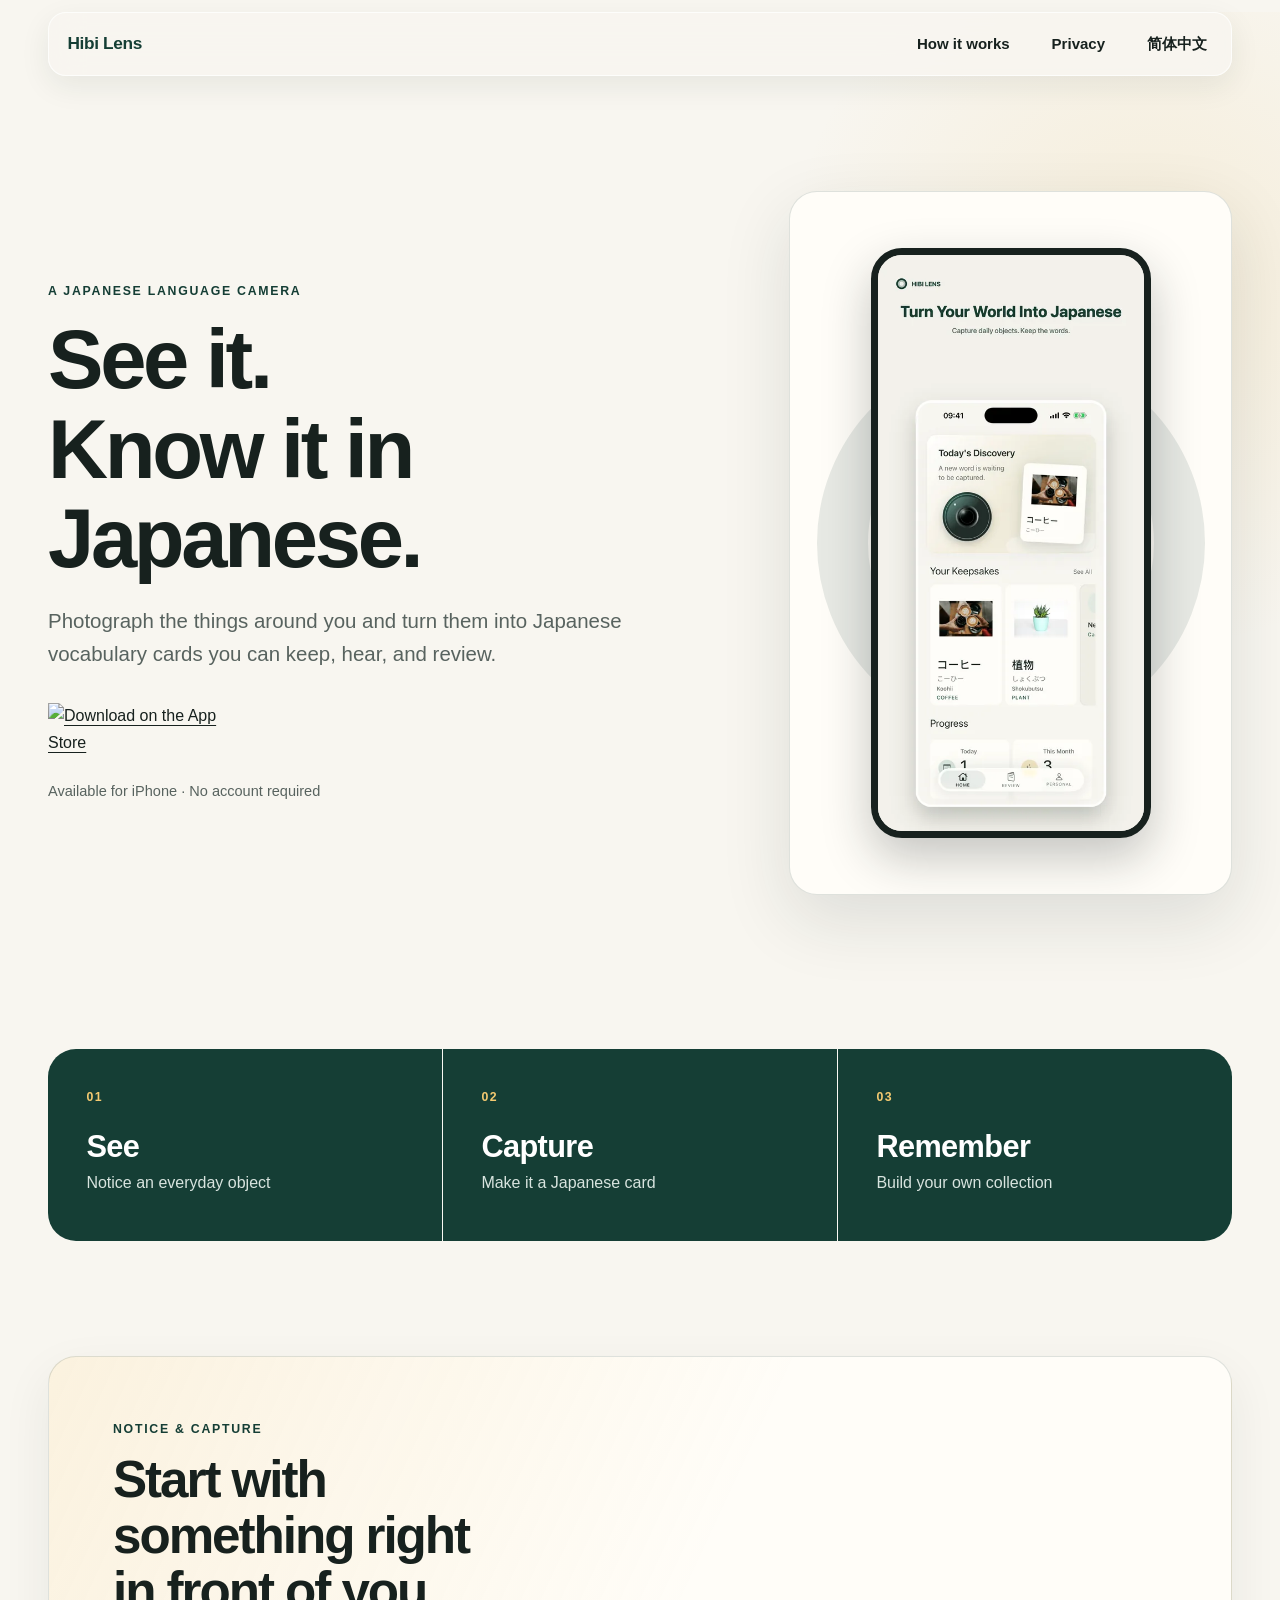
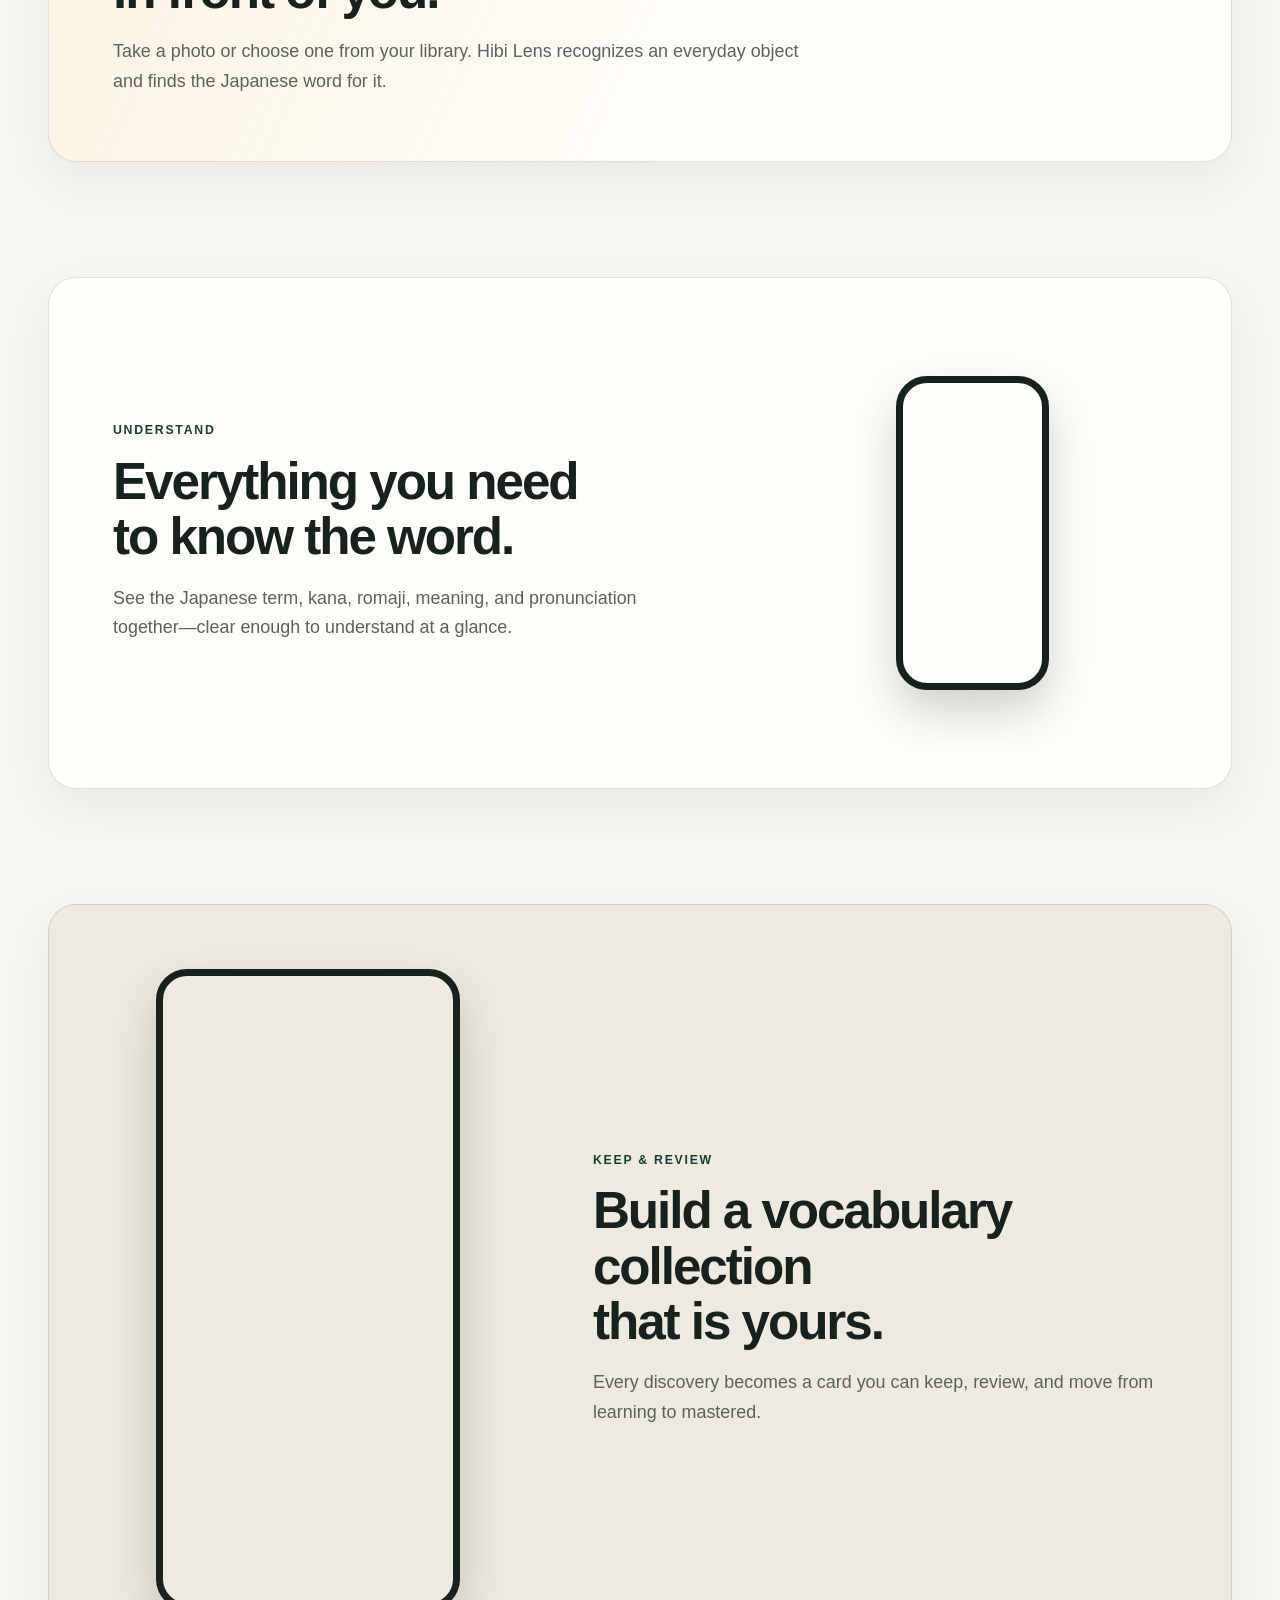
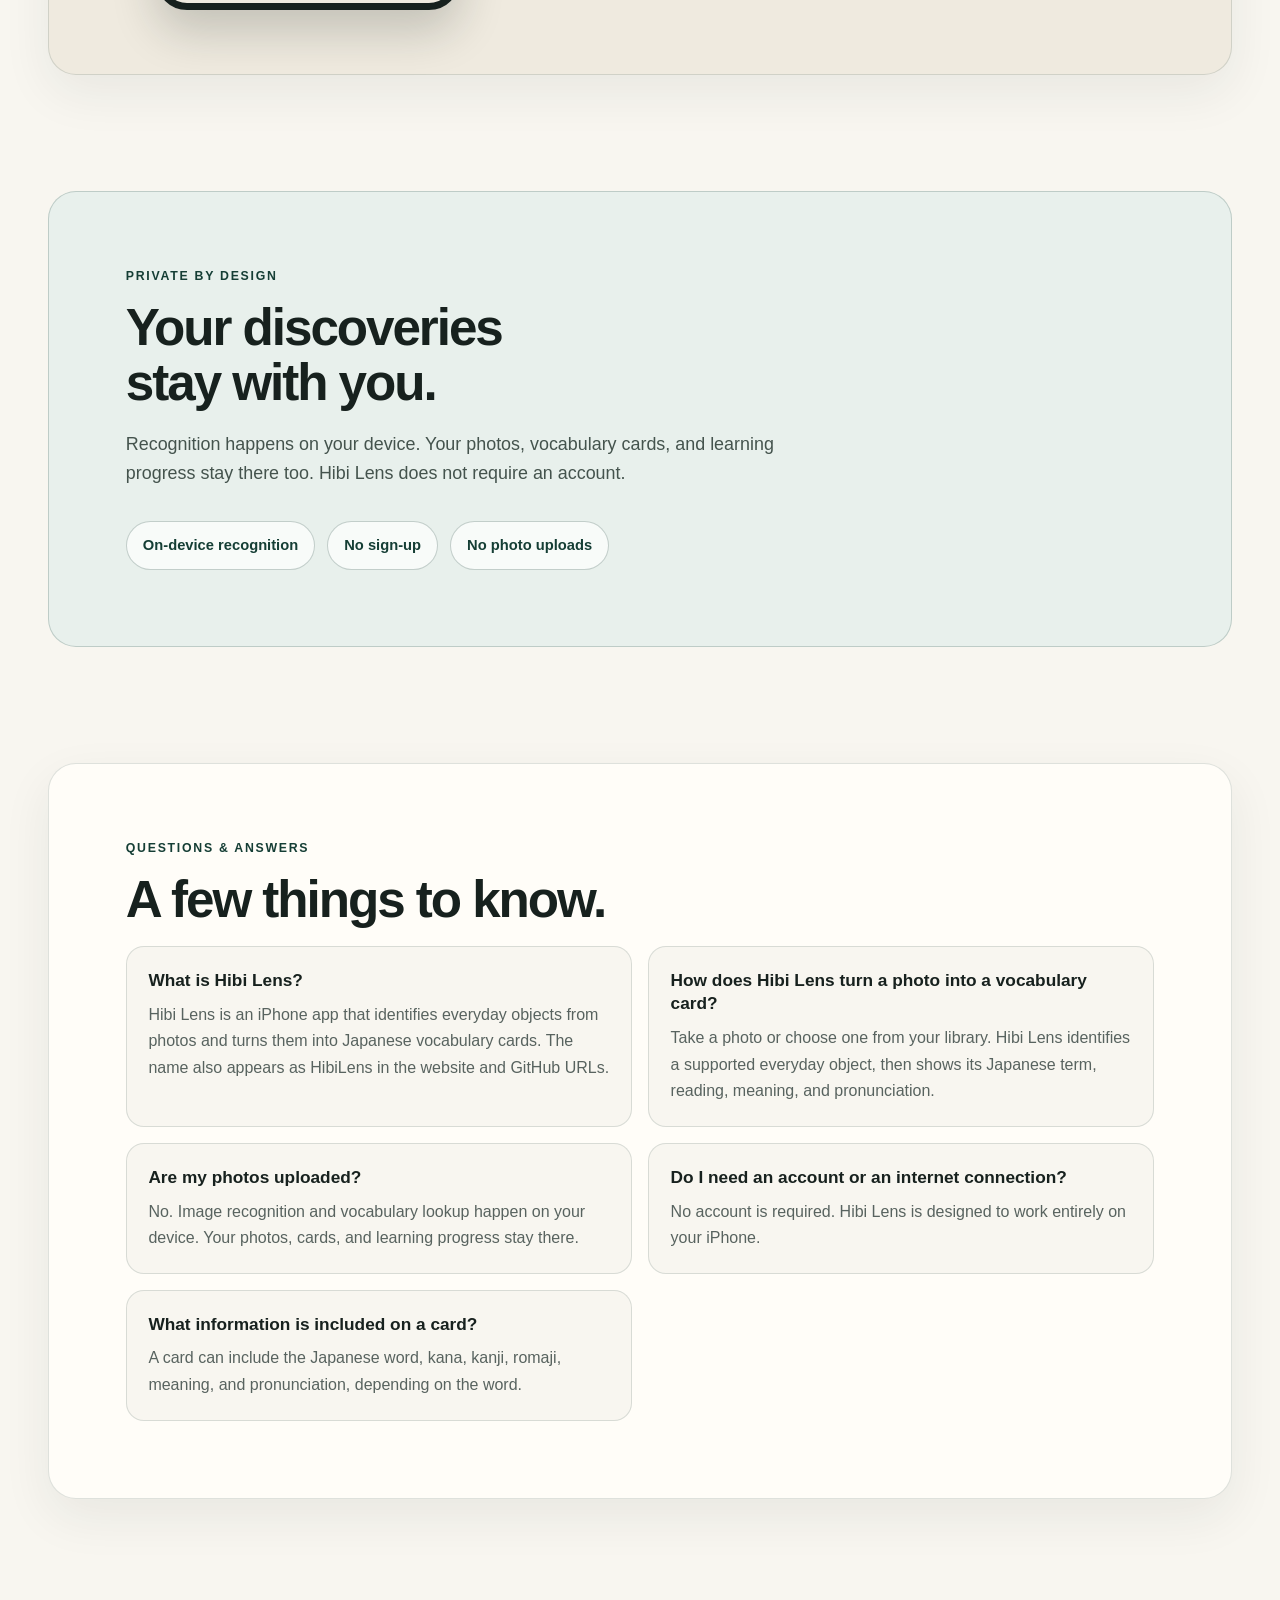
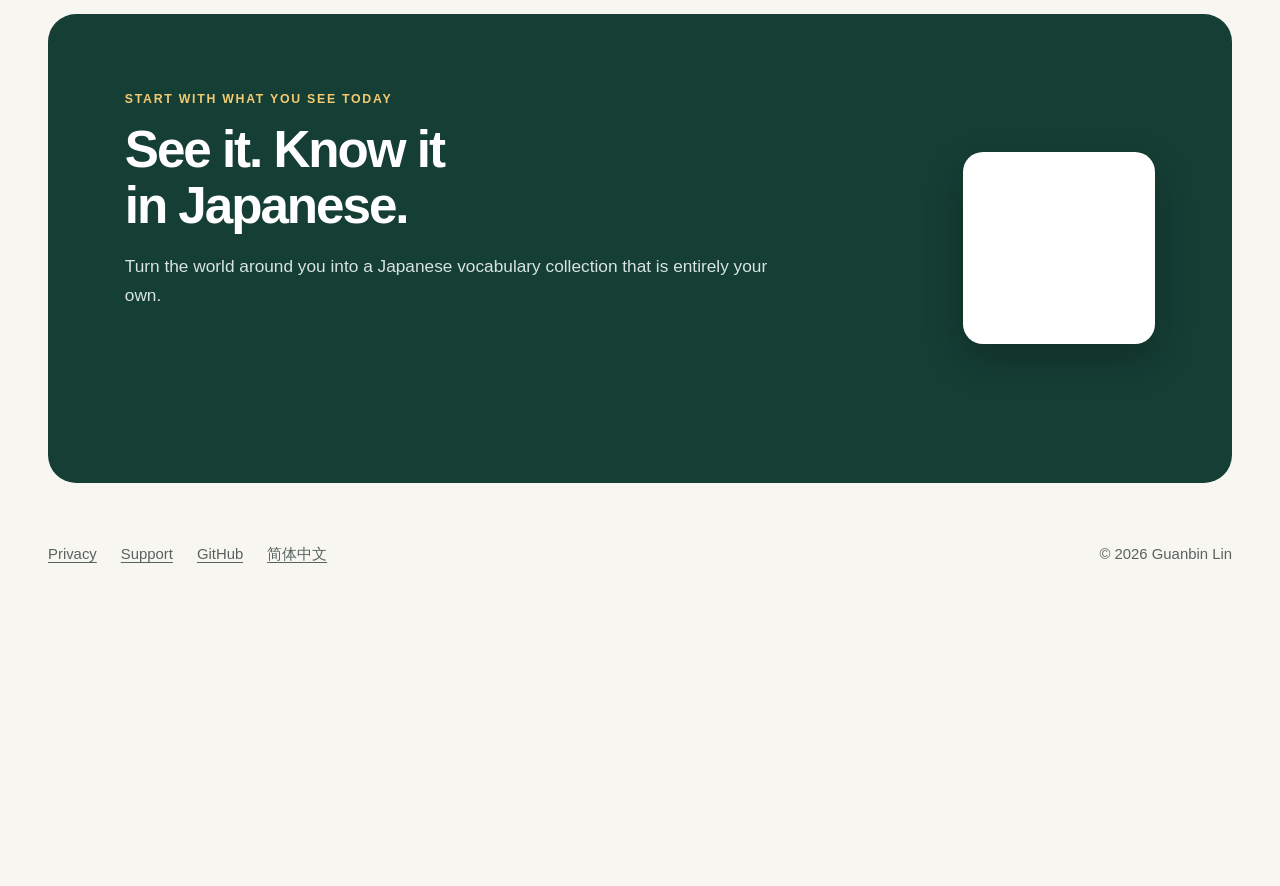
==== commit adeb4a40: "Improve Hibi Lens entity consistency" ====
--- a/docs/index.html
+++ b/docs/index.html
@@ -34,8 +34,13 @@
   {
     "@context": "https://schema.org",
     "@type": "MobileApplication",
+    "@id": "https://kiethrios.github.io/HibiLens/#app",
     "name": "Hibi Lens",
-    "alternateName": "日摄",
+    "alternateName": [
+      "HibiLens",
+      "日摄",
+      "Hibi Lens: Visual Vocabulary"
+    ],
     "description": "Hibi Lens is an on-device iPhone app that identifies everyday objects from photos and turns them into Japanese vocabulary cards you can save and review.",
     "operatingSystem": "iOS",
     "applicationCategory": "EducationalApplication",
@@ -52,8 +57,10 @@
       "name": "Guanbin Lin"
     },
     "sameAs": [
-      "https://apps.apple.com/us/app/hibi-lens/id6792243095?l=en-US",
-      "https://github.com/kiethrios/HibiLens"
+      "https://apps.apple.com/us/app/hibi-lens-visual-vocabulary/id6792243095",
+      "https://github.com/kiethrios/HibiLens",
+      "https://www.youtube.com/@hibilens",
+      "https://www.instagram.com/hibilens/"
     ],
     "inLanguage": "en"
   }
@@ -155,7 +162,7 @@
       <div class="faq-list">
         <article class="faq-item">
           <h3>What is Hibi Lens?</h3>
-          <p>Hibi Lens is an iPhone app that identifies everyday objects from photos and turns them into Japanese vocabulary cards.</p>
+          <p>Hibi Lens is an iPhone app that identifies everyday objects from photos and turns them into Japanese vocabulary cards. The name also appears as HibiLens in the website and GitHub URLs.</p>
         </article>
         <article class="faq-item">
           <h3>How does Hibi Lens turn a photo into a vocabulary card?</h3>
